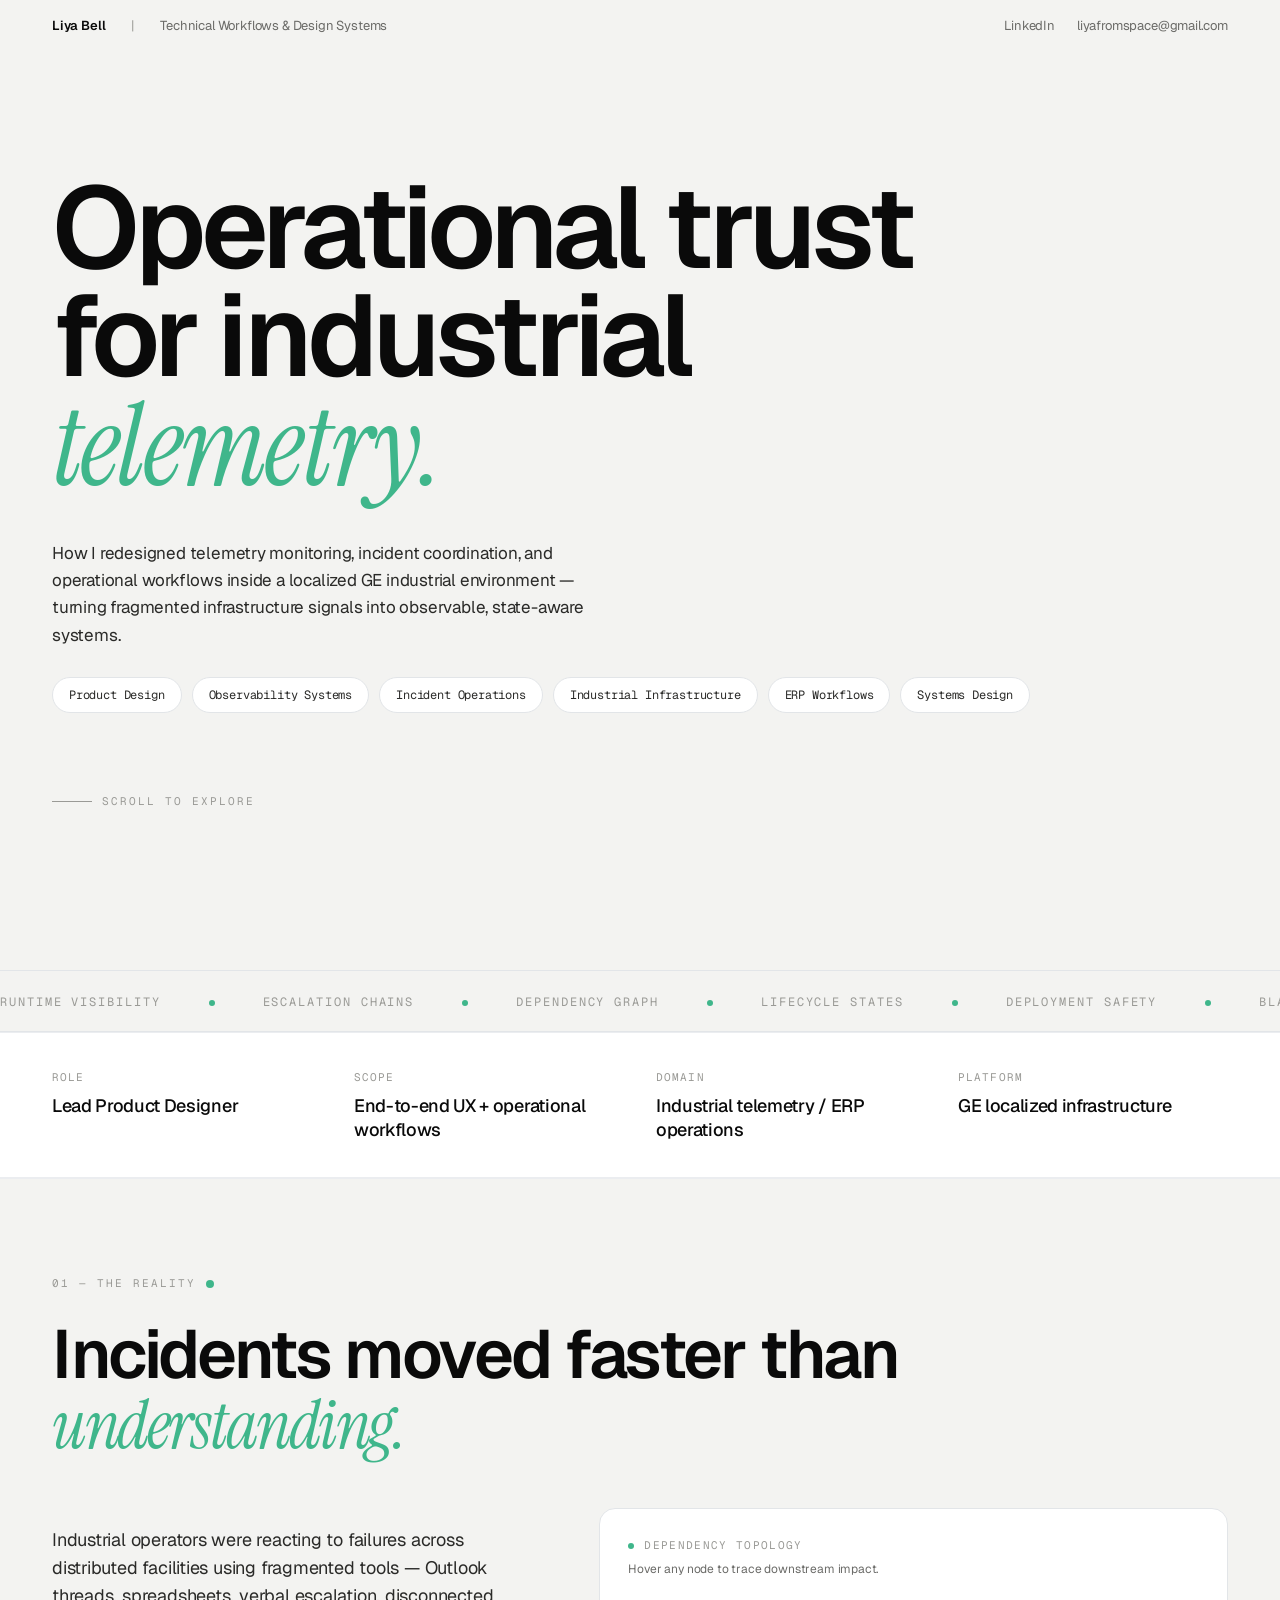
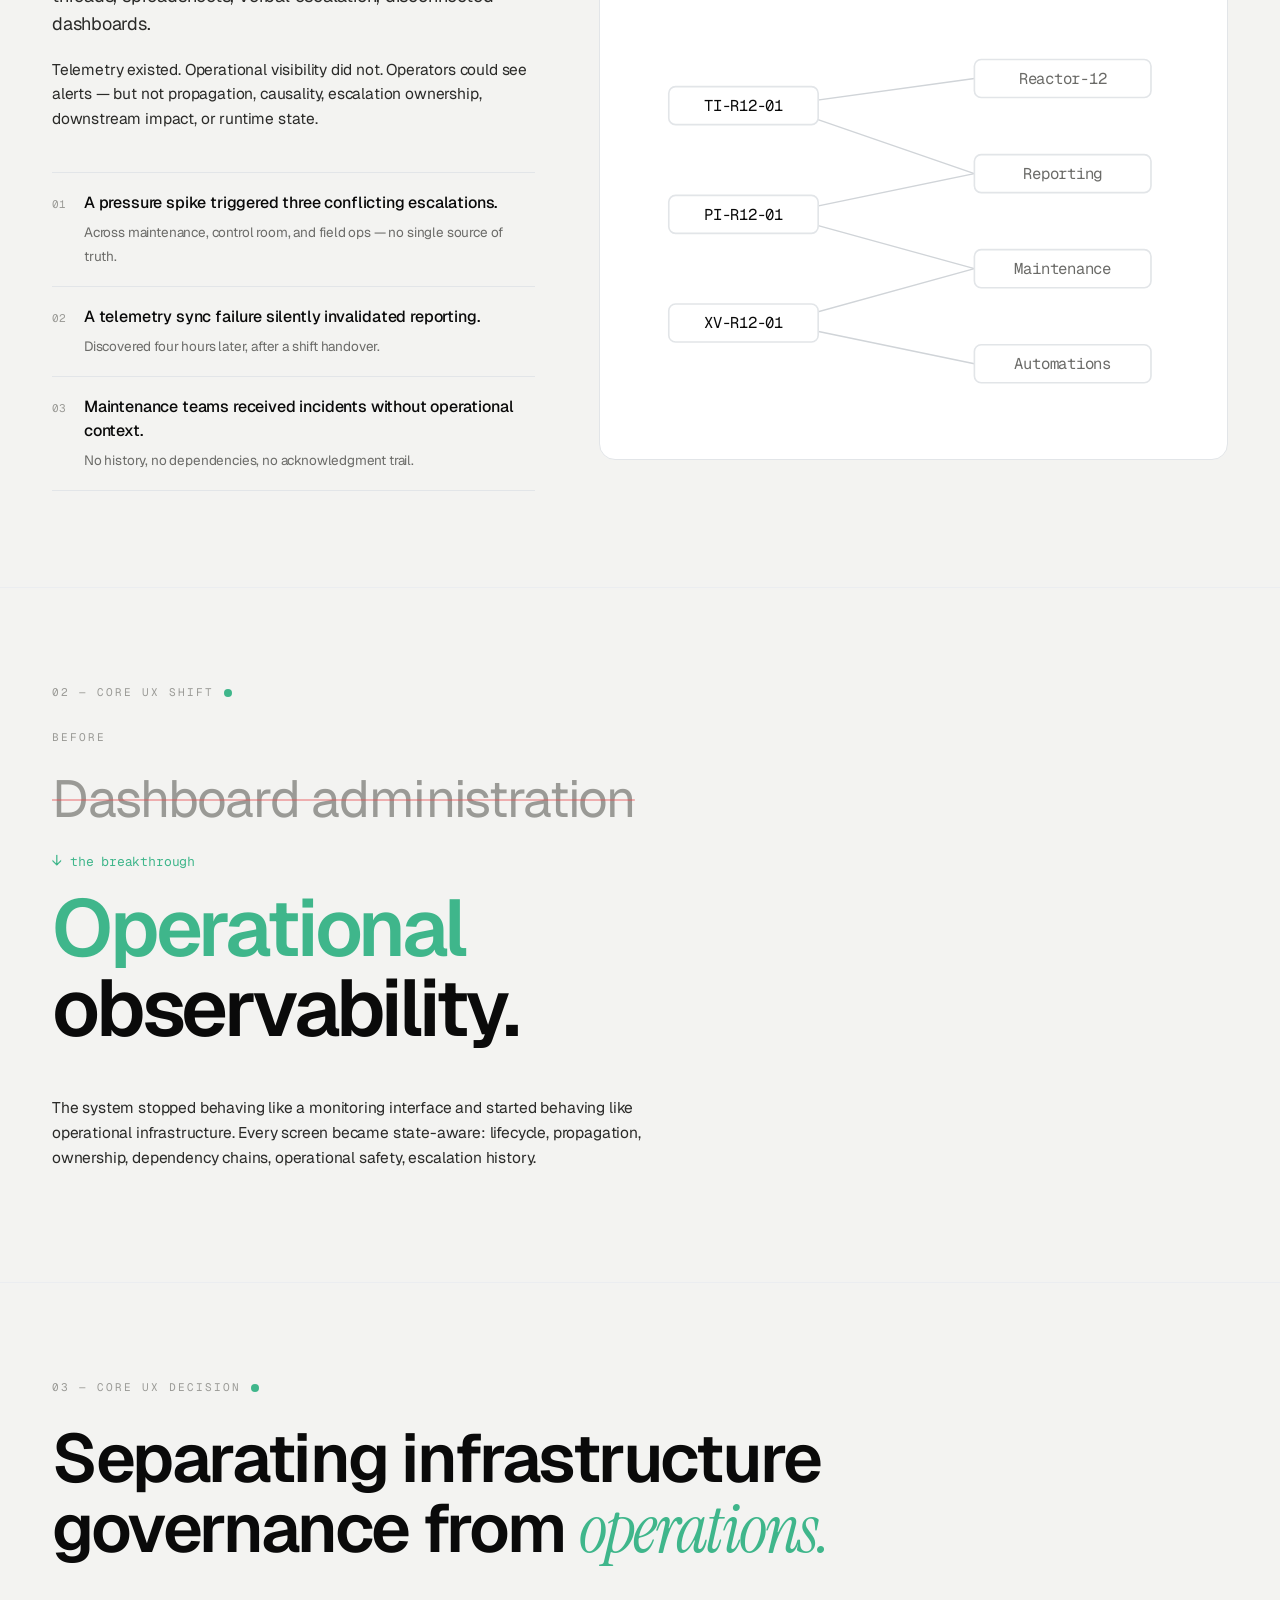
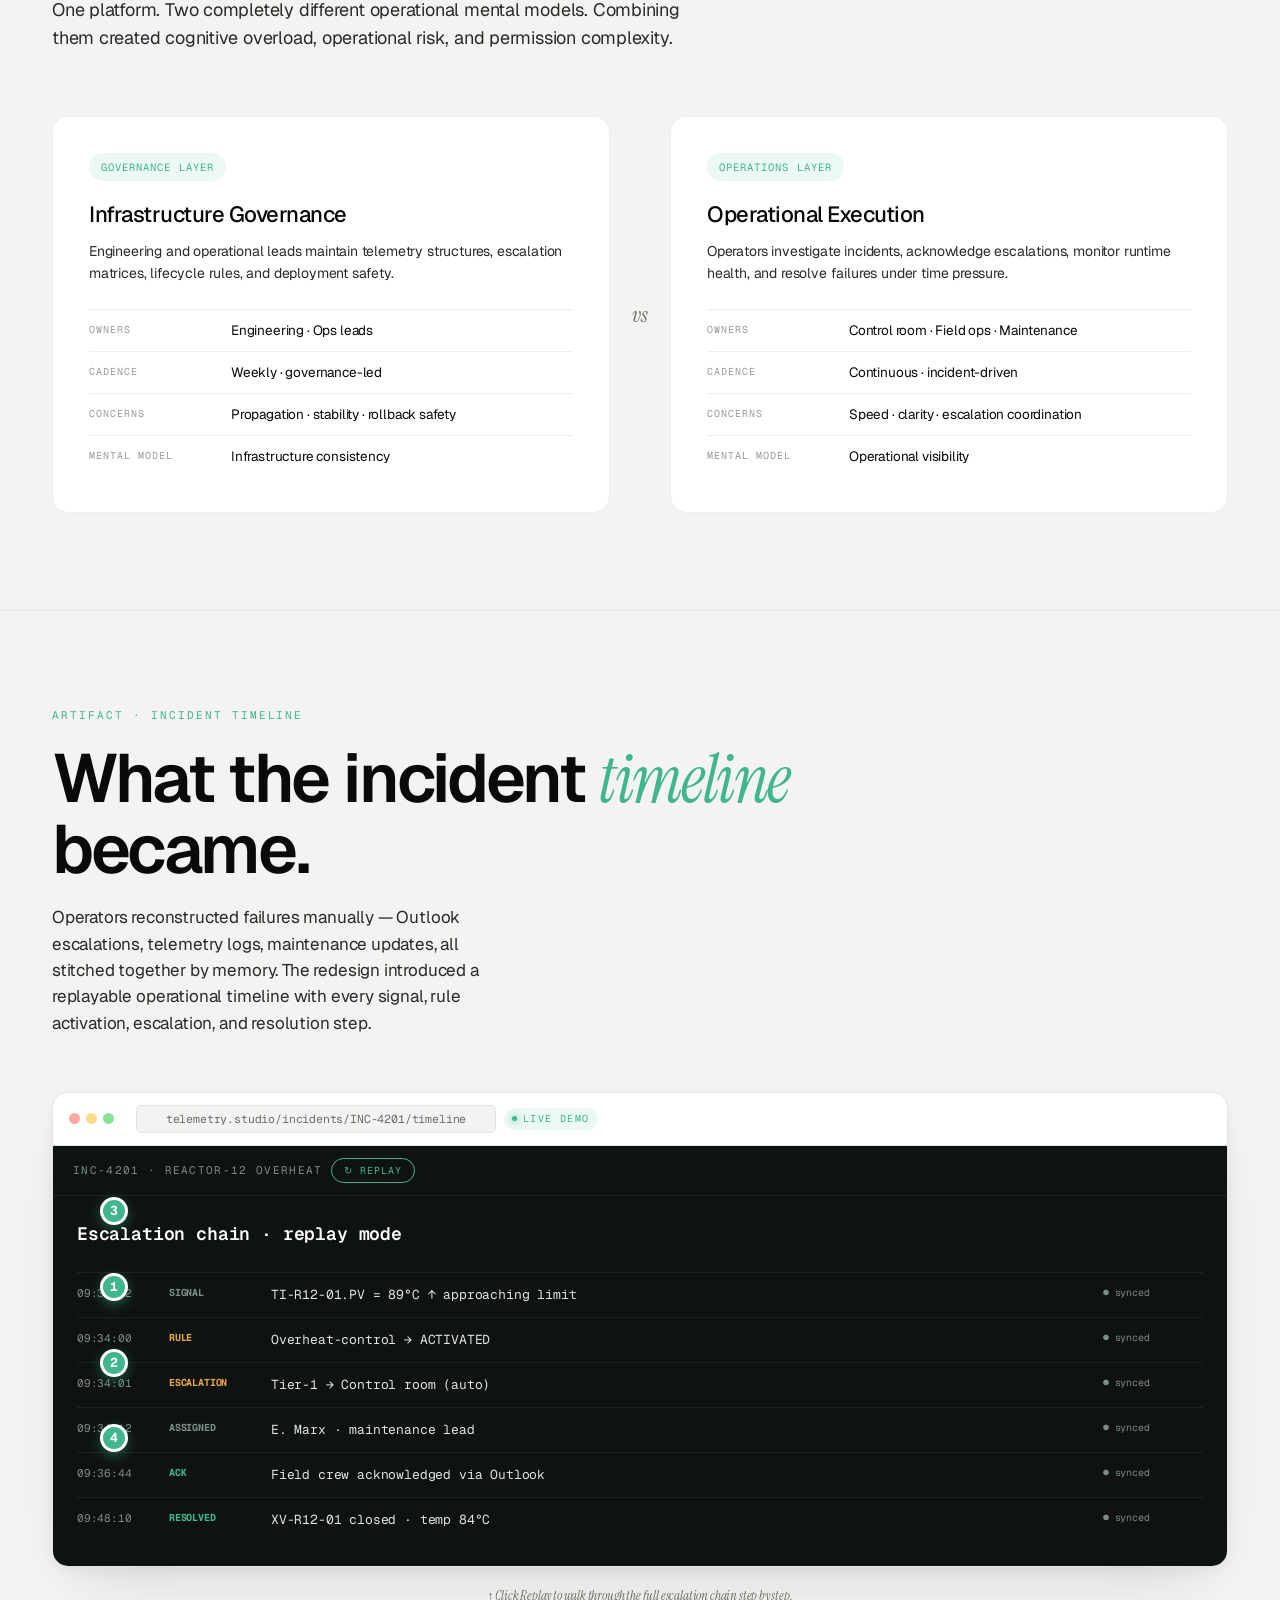
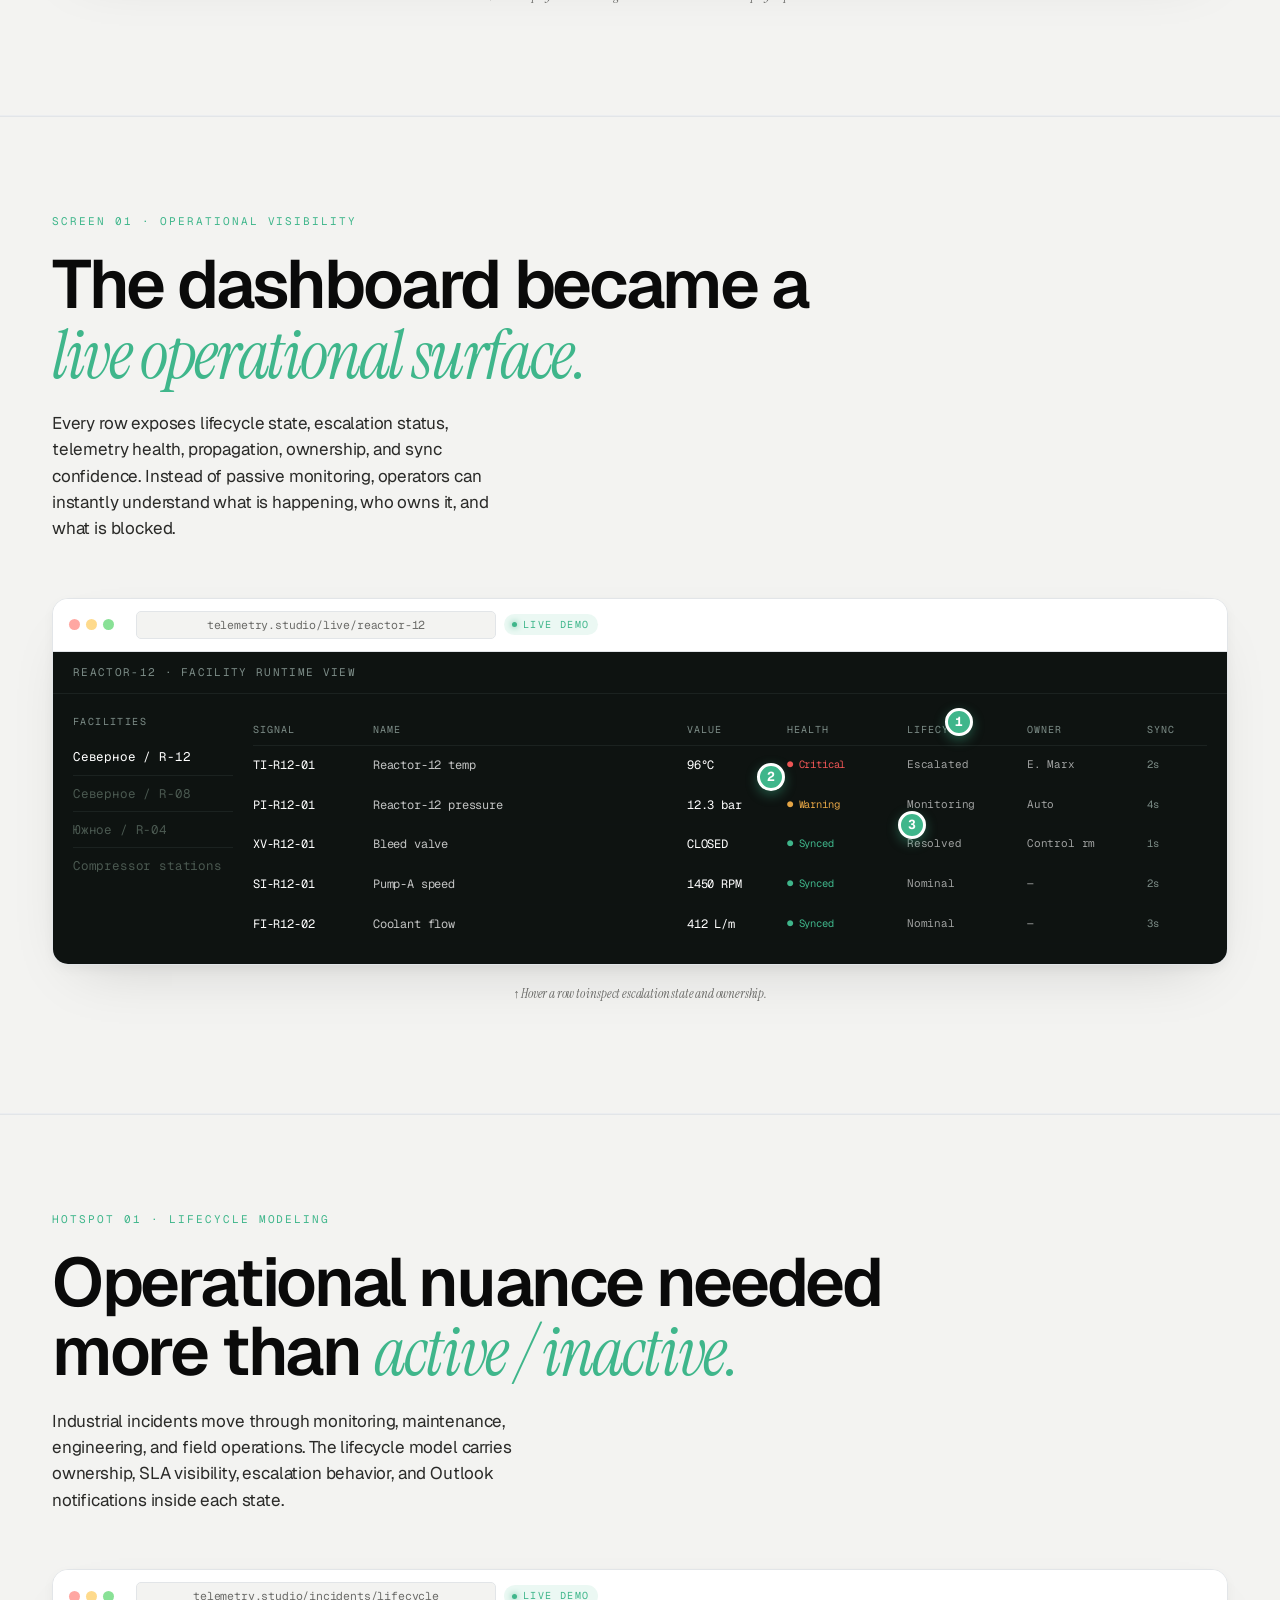
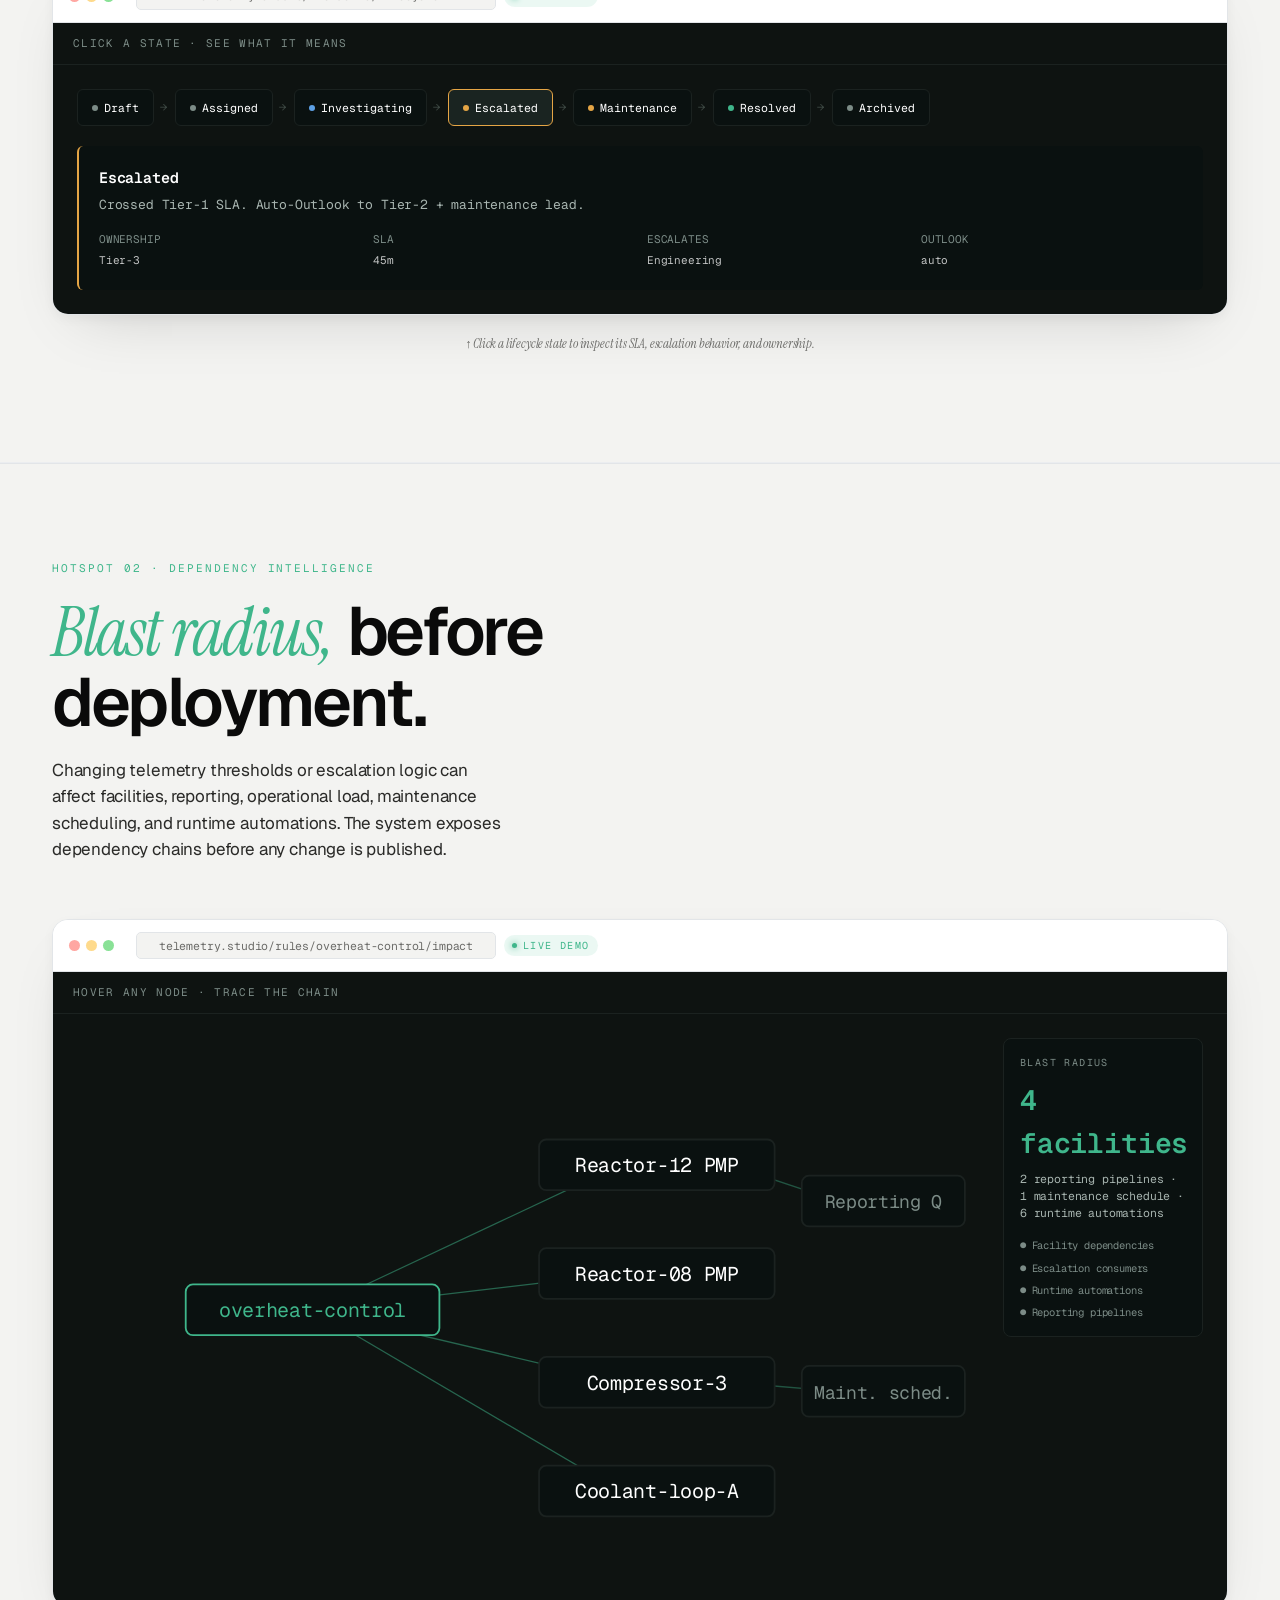
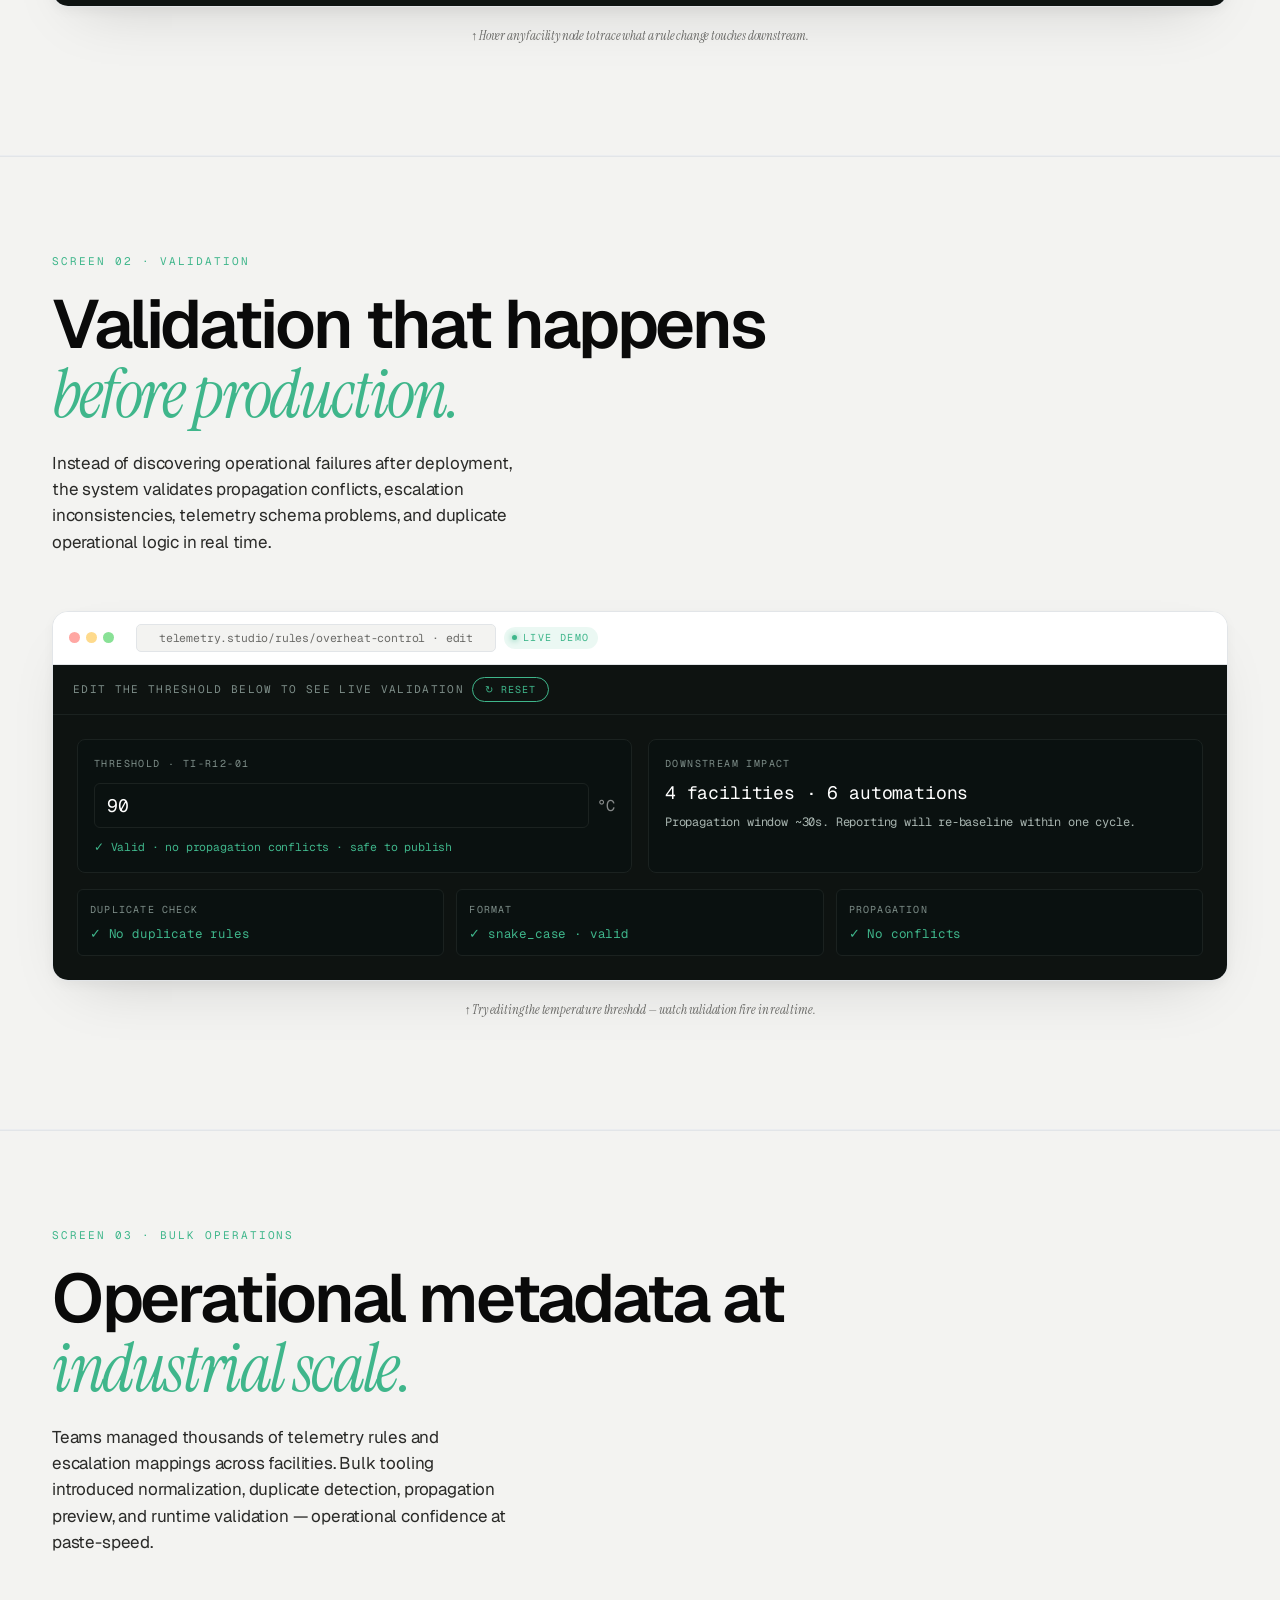
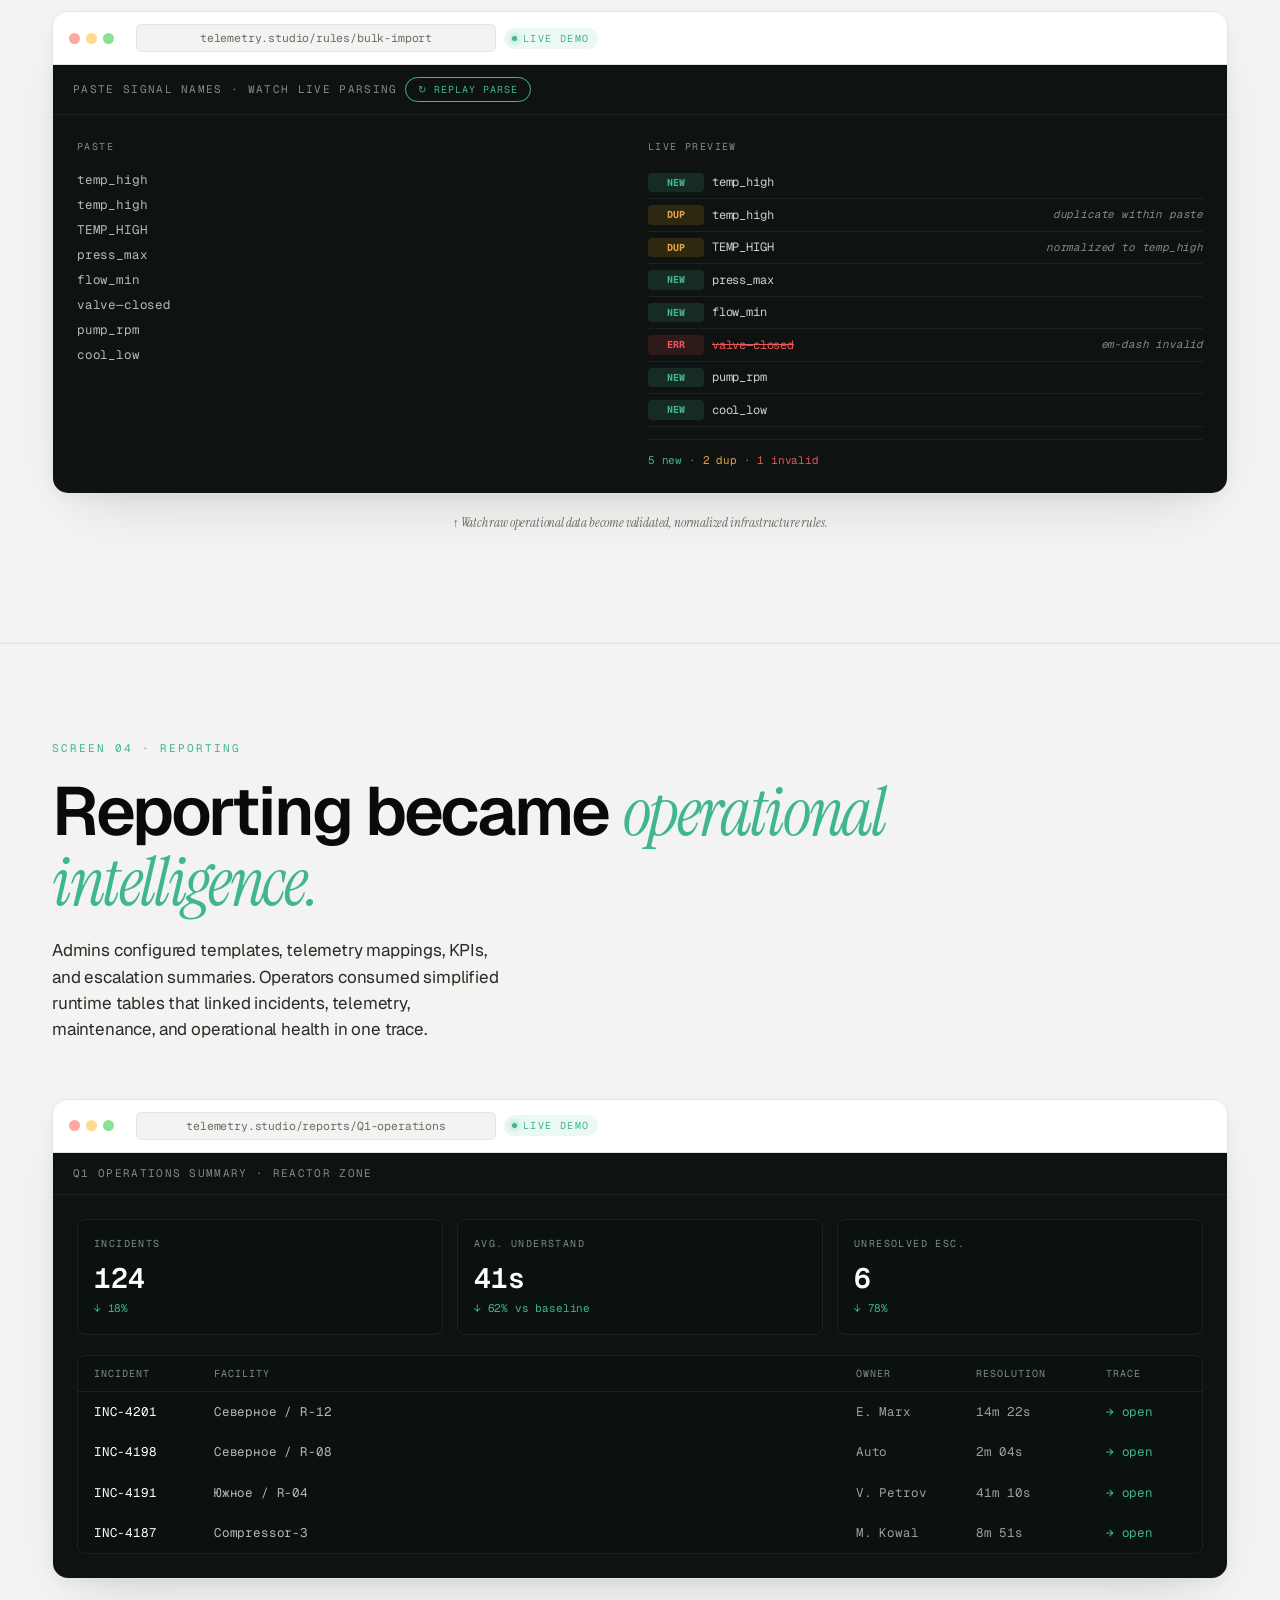
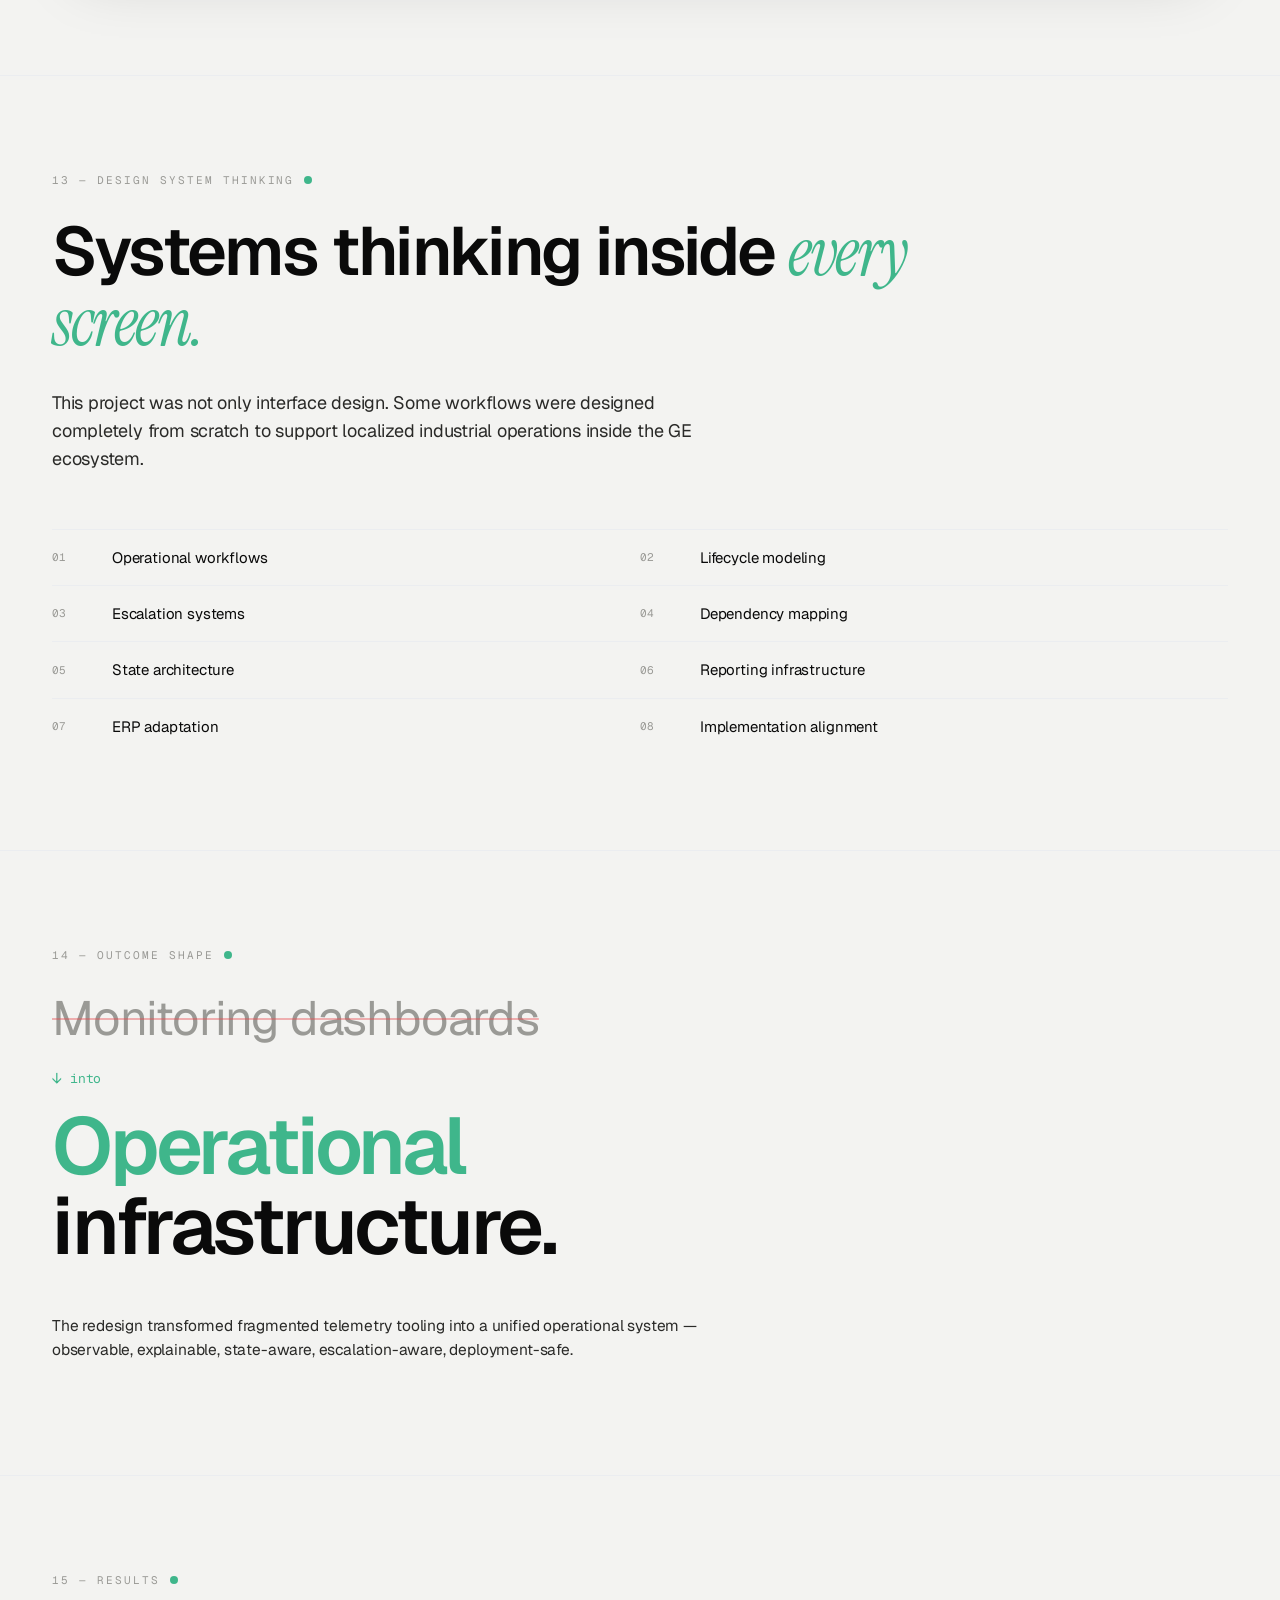
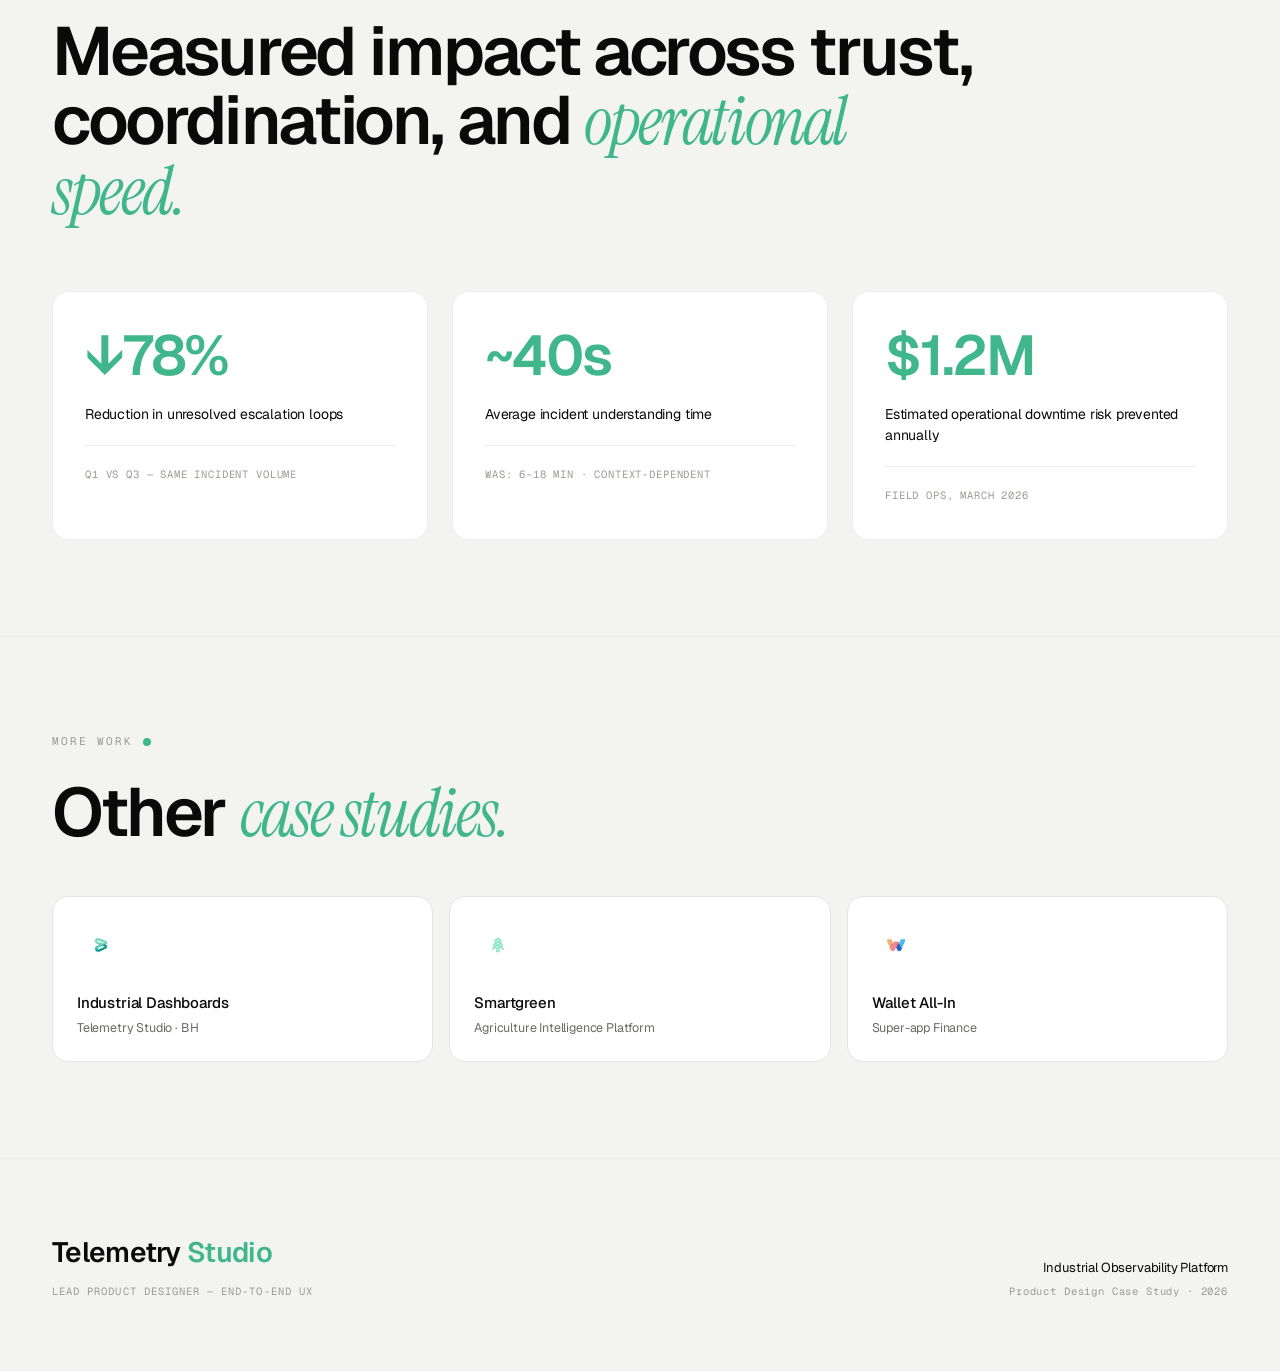
==== telemetry-case-study.html @ bd225f0f "Add Telemetry Studio observability case study" ====
<!doctype html>
<html lang="en">
<head>
<meta charset="utf-8" />
<title>Telemetry Studio — Industrial Observability · Case Study</title>
<link rel="preconnect" href="https://fonts.googleapis.com">
<link rel="preconnect" href="https://fonts.gstatic.com" crossorigin>
<link href="https://fonts.googleapis.com/css2?family=Geist:wght@300;400;500;600;700;800&family=Geist+Mono:wght@400;500;600&family=Instrument+Serif:ital@0;1&display=swap" rel="stylesheet">
<style>
  :root {
    --bg:        #F3F3F1;
    --bg-card:   #FFFFFF;
    --bg-soft:   #E9ECEF;
    --line:      #E2E5E8;
    --hairline:  #EBEDF0;
    --ink:       #0A0A0A;
    --ink-2:     #2A2A28;
    --muted:     #6B6B68;
    --subtle:    #9A9A96;
    --accent:    #3FB68B;
    --accent-2:  #2FA07A;
    --accent-soft: rgba(63,182,139,0.10);
    --warn:  #E3A21A;
    --danger: #E5484D;
    --info:  #4A6BFF;
    --r-sm: 6px; --r-md: 10px; --r-lg: 16px; --r-xl: 24px;
    --font: 'Geist', -apple-system, 'Helvetica Neue', system-ui, sans-serif;
    --mono: 'Geist Mono', ui-monospace, 'SF Mono', monospace;
    --serif: 'Instrument Serif', Georgia, serif;
  }
  * { box-sizing: border-box; }
  html, body { margin: 0; padding: 0; background: var(--bg); color: var(--ink); font-family: var(--font); font-size: 15.5px; line-height: 1.55; letter-spacing: -0.011em; -webkit-font-smoothing: antialiased; scroll-behavior: smooth; }
  ::selection { background: var(--accent); color: #fff; }
  a { color: inherit; text-decoration: none; }
  .container { max-width: 1240px; margin: 0 auto; padding: 0 32px; }

  /* TOP BAR */
  .topbar { position: sticky; top: 0; z-index: 30; backdrop-filter: blur(12px); background: rgba(243,243,241,0.88); border-bottom: 1px solid transparent; transition: border-color .2s; }
  .topbar.scrolled { border-bottom-color: var(--line); }
  .topbar .row { display: flex; align-items: center; gap: 22px; padding: 16px 0; font-size: 13px; }
  .topbar .name { font-weight: 600; color: var(--ink); }
  .topbar .name:hover { color: var(--accent); }
  .topbar .sep { color: var(--subtle); margin: 0 4px; }
  .topbar .role { color: var(--muted); }
  .topbar .right { margin-left: auto; display: flex; gap: 22px; color: var(--muted); }
  .topbar .right a:hover { color: var(--ink); }
  .topbar .progress { position: absolute; left: 0; top: 0; right: 0; height: 2px; background: transparent; }
  .topbar .progress .bar { height: 100%; background: var(--accent); width: 0%; transition: width .12s linear; }

  /* HERO */
  .hero { padding: 120px 0 80px; position: relative; }
  .hero h1 { margin: 0; font-size: clamp(60px, 9vw, 128px); font-weight: 600; line-height: 0.94; letter-spacing: -0.045em; color: var(--ink); }
  .hero h1 .accent { color: var(--accent); font-style: italic; font-family: var(--serif); font-weight: 400; letter-spacing: -0.02em; }
  .hero .lede { margin-top: 40px; max-width: 580px; font-size: 17px; color: var(--ink-2); line-height: 1.6; letter-spacing: -0.012em; }
  .hero .tags { margin-top: 28px; display: flex; flex-wrap: wrap; gap: 10px; }
  .tag { display: inline-flex; align-items: center; padding: 8px 16px; background: var(--bg-card); border-radius: 999px; font-family: var(--mono); font-size: 12px; color: var(--ink-2); border: 1px solid var(--line); }
  .hero .scroll-cue { margin-top: 80px; display: inline-flex; align-items: center; gap: 10px; font-family: var(--mono); font-size: 11px; letter-spacing: 0.18em; color: var(--subtle); text-transform: uppercase; }
  .hero .scroll-cue::before { content: ""; width: 40px; height: 1px; background: var(--subtle); }

  /* MARQUEE */
  .marquee { border-top: 1px solid var(--line); border-bottom: 1px solid var(--line); background: var(--bg); overflow: hidden; padding: 18px 0; margin-top: 80px; }
  .marquee .track { display: inline-flex; gap: 48px; animation: mscroll 44s linear infinite; white-space: nowrap; font-family: var(--mono); font-size: 12px; letter-spacing: 0.16em; color: var(--subtle); text-transform: uppercase; }
  .marquee .track span { display: inline-flex; align-items: center; gap: 48px; }
  .marquee .track .dot { width: 6px; height: 6px; border-radius: 50%; background: var(--accent); display: inline-block; }
  @keyframes mscroll { from { transform: translateX(0); } to { transform: translateX(-50%); } }

  /* META BAND */
  .meta-band { background: #fff; border-top: 1px solid var(--hairline); border-bottom: 1px solid var(--hairline); }
  .meta { padding: 36px 0; display: grid; grid-template-columns: 1fr 1fr 1fr 1fr; gap: 32px; }
  .meta .item .lab { font-family: var(--mono); font-size: 11px; letter-spacing: 0.1em; color: var(--subtle); text-transform: uppercase; margin-bottom: 8px; }
  .meta .item .val { font-size: 18px; font-weight: 500; color: var(--ink); letter-spacing: -0.018em; line-height: 1.3; }

  /* SECTIONS */
  section { padding: 96px 0; position: relative; }
  .sec-num { font-family: var(--mono); font-size: 11px; letter-spacing: 0.18em; color: var(--subtle); text-transform: uppercase; margin-bottom: 28px; display: flex; align-items: center; gap: 10px; }
  .sec-num::after { content: ""; width: 8px; height: 8px; background: var(--accent); border-radius: 50%; display: inline-block; }
  h2 { margin: 0 0 32px; font-size: clamp(38px, 5.4vw, 68px); font-weight: 600; line-height: 1.02; letter-spacing: -0.035em; color: var(--ink); max-width: 920px; }
  h2 .accent { color: var(--accent); font-style: italic; font-family: var(--serif); font-weight: 400; }
  h3 { margin: 0 0 14px; font-size: 24px; font-weight: 500; letter-spacing: -0.022em; line-height: 1.2; color: var(--ink); }
  p.lead { font-size: 18px; color: var(--ink-2); max-width: 640px; line-height: 1.55; letter-spacing: -0.012em; }
  p.body { font-size: 15.5px; color: var(--ink-2); max-width: 580px; line-height: 1.6; }

  /* DIVIDER */
  .divider { height: 1px; background: var(--hairline); }

  /* PROBLEM GRID */
  .problem-grid { display: grid; grid-template-columns: 1fr 1.3fr; gap: 64px; align-items: start; }
  .symptoms { display: flex; flex-direction: column; }
  .symptom { display: grid; grid-template-columns: 18px 1fr; gap: 14px; padding: 18px 0; border-top: 1px solid var(--line); align-items: baseline; }
  .symptom:last-child { border-bottom: 1px solid var(--line); }
  .symptom .num { font-family: var(--mono); font-size: 11px; color: var(--subtle); padding-top: 4px; }
  .symptom .body b { display: block; font-size: 16px; font-weight: 500; color: var(--ink); margin-bottom: 4px; }
  .symptom .body span { font-size: 13.5px; color: var(--muted); line-height: 1.55; }

  /* ARCH / SVG CARD */
  .arch { background: var(--bg-card); border: 1px solid var(--line); border-radius: var(--r-lg); padding: 28px; position: relative; overflow: hidden; }
  .arch .arch-h { display: flex; align-items: center; gap: 10px; font-family: var(--mono); font-size: 11px; letter-spacing: 0.12em; color: var(--subtle); text-transform: uppercase; margin-bottom: 6px; }
  .arch .arch-h .pulse { width: 6px; height: 6px; border-radius: 50%; background: var(--accent); animation: pulse 1.6s ease-out infinite; }
  @keyframes pulse { 0% { box-shadow: 0 0 0 0 rgba(63,182,139,0.4); } 80% { box-shadow: 0 0 0 7px rgba(63,182,139,0); } 100% { box-shadow: 0 0 0 0 rgba(63,182,139,0); } }
  .arch .hint { font-size: 12px; color: var(--muted); margin-bottom: 18px; }

  /* SHIFT */
  .shift { padding: 96px 0; }
  .shift .label { font-family: var(--mono); font-size: 11px; letter-spacing: 0.18em; color: var(--subtle); text-transform: uppercase; margin-bottom: 24px; }
  .shift .from { font-size: clamp(32px, 4.4vw, 52px); font-weight: 400; color: var(--subtle); line-height: 1.1; text-decoration: line-through; text-decoration-color: rgba(229,72,77,0.4); text-decoration-thickness: 2px; margin-bottom: 8px; letter-spacing: -0.025em; }
  .shift .arrow { font-family: var(--mono); font-size: 13px; color: var(--accent); margin: 14px 0; display: inline-flex; align-items: center; gap: 8px; }
  .shift .arrow::before { content: "↓"; font-size: 16px; }
  .shift .to { font-size: clamp(44px, 6.4vw, 80px); font-weight: 600; color: var(--ink); line-height: 1.0; letter-spacing: -0.04em; }
  .shift .to .accent { color: var(--accent); }

  /* SCREEN BLOCK */
  .screen { padding: 96px 0; border-top: 1px solid var(--line); }
  .screen-head { display: flex; flex-direction: column; gap: 20px; margin-bottom: 56px; max-width: 920px; }
  .screen-head .num { font-family: var(--mono); font-size: 11px; letter-spacing: 0.18em; color: var(--accent); text-transform: uppercase; }
  .screen-head h2 { margin: 0; max-width: 18ch; }
  .screen-head p { font-size: 17px; line-height: 1.55; margin: 0; max-width: 460px; color: var(--ink-2); }

  /* DEVICE CHROME */
  .device { background: var(--bg-card); border: 1px solid var(--line); border-radius: var(--r-lg); overflow: hidden; position: relative; box-shadow: 0 24px 60px -28px rgba(0,0,0,0.18), 0 4px 12px rgba(0,0,0,0.04); }
  .device .chrome { display: flex; align-items: center; gap: 8px; padding: 12px 16px; background: var(--bg-card); border-bottom: 1px solid var(--line); }
  .device .chrome .lights { display: flex; gap: 6px; }
  .device .chrome .lights span { width: 11px; height: 11px; border-radius: 50%; }
  .device .chrome .lights span:nth-child(1) { background: #FF5F57; opacity: 0.55; }
  .device .chrome .lights span:nth-child(2) { background: #FEBC2E; opacity: 0.55; }
  .device .chrome .lights span:nth-child(3) { background: #28C840; opacity: 0.55; }
  .device .chrome .url { margin-left: 14px; flex: 1; background: var(--bg); border: 1px solid var(--line); border-radius: 5px; padding: 4px 10px; font-family: var(--mono); font-size: 11.5px; color: var(--muted); text-align: center; max-width: 360px; }
  .device .chrome .live { display: inline-flex; align-items: center; gap: 6px; font-family: var(--mono); font-size: 10px; letter-spacing: 0.14em; color: var(--accent); text-transform: uppercase; padding: 3px 8px; background: var(--accent-soft); border-radius: 999px; }
  .device .chrome .live::before { content: ""; width: 5px; height: 5px; border-radius: 50%; background: var(--accent); box-shadow: 0 0 6px var(--accent); animation: dotpulse 1.4s ease-in-out infinite; }
  @keyframes dotpulse { 50% { opacity: 0.4 } }
  .device .demo-inner { padding: 0; }

  /* DARK DEMO SHELL */
  .dark-shell {
    background: #0E1311;
    color: #E8EDEB;
    font-family: var(--mono);
  }
  .dark-shell .ds-bar {
    display: flex; align-items: center; gap: 8px;
    padding: 12px 20px;
    border-bottom: 1px solid #1B2220;
    font-size: 11px; letter-spacing: 0.12em; color: #7C8C87;
  }
  .dark-shell .ds-bar .ds-live {
    margin-left: auto;
    display: inline-flex; align-items: center; gap: 6px;
    padding: 4px 10px; border-radius: 999px;
    background: rgba(63,182,139,0.12); color: var(--accent);
    font-size: 10px; letter-spacing: 0.12em;
  }
  .dark-shell .ds-bar .ds-live::before { content: ""; width: 5px; height: 5px; border-radius: 50%; background: var(--accent); animation: dotpulse 1.4s ease-in-out infinite; }
  .ds-btn {
    display: inline-flex; align-items: center; gap: 6px;
    padding: 5px 12px; border-radius: 999px;
    border: 1px solid var(--accent); color: var(--accent);
    background: transparent; font-family: var(--mono);
    font-size: 10px; letter-spacing: 0.1em; cursor: pointer;
    text-transform: uppercase; transition: background .15s;
  }
  .ds-btn:hover { background: rgba(63,182,139,0.12); }

  /* HOTSPOTS */
  .hotspots { position: absolute; inset: 0; pointer-events: none; }
  .hotspot { position: absolute; pointer-events: auto; cursor: pointer; }
  .hotspot .pin { width: 28px; height: 28px; border-radius: 50%; background: var(--accent); border: 3px solid #fff; box-shadow: 0 0 0 0 rgba(63,182,139,0.55), 0 4px 12px rgba(63,182,139,0.4); animation: pulsePin 2s ease-out infinite; display: grid; place-items: center; color: #fff; font-weight: 700; font-size: 13px; font-family: var(--mono); }
  @keyframes pulsePin { 0% { box-shadow: 0 0 0 0 rgba(63,182,139,0.55), 0 4px 12px rgba(63,182,139,0.4); } 70% { box-shadow: 0 0 0 14px rgba(63,182,139,0), 0 4px 12px rgba(63,182,139,0.4); } 100% { box-shadow: 0 0 0 0 rgba(63,182,139,0), 0 4px 12px rgba(63,182,139,0.4); } }
  .hotspot .label { position: absolute; top: 38px; left: 50%; transform: translateX(-50%); background: var(--ink); color: #fff; padding: 8px 12px; border-radius: 6px; font-size: 12px; white-space: nowrap; box-shadow: 0 8px 24px rgba(0,0,0,0.18); opacity: 0; transition: opacity .15s, transform .15s; pointer-events: none; }
  .hotspot:hover .label { opacity: 1; transform: translateX(-50%) translateY(-4px); }

  /* IMPACT CARDS */
  .impact-grid { display: grid; grid-template-columns: repeat(3, 1fr); gap: 24px; margin-top: 64px; }
  .impact-card { background: var(--bg-card); border: 1px solid var(--hairline); border-radius: var(--r-lg); padding: 36px 32px; }
  .impact-card .big { font-size: 56px; font-weight: 600; letter-spacing: -0.04em; color: var(--accent); line-height: 1; }
  .impact-card .desc { margin-top: 20px; font-size: 14px; line-height: 1.5; color: var(--ink); }
  .impact-card .note { margin-top: 20px; padding-top: 20px; border-top: 1px solid var(--hairline); font-family: var(--mono); font-size: 10.5px; letter-spacing: 0.08em; color: var(--subtle); text-transform: uppercase; }

  /* MODEL CARDS */
  .models-grid { display: grid; grid-template-columns: 1fr 60px 1fr; gap: 0; margin-top: 64px; align-items: stretch; }
  .model-card { background: var(--bg-card); border: 1px solid var(--hairline); border-radius: var(--r-lg); padding: 36px; }
  .model-card .m-tag { display: inline-flex; align-items: center; padding: 6px 12px; border-radius: 999px; background: var(--accent-soft); color: var(--accent); font-family: var(--mono); font-size: 10.5px; letter-spacing: 0.1em; text-transform: uppercase; margin-bottom: 20px; }
  .model-card h3 { font-size: 22px; margin-bottom: 10px; }
  .model-card p { font-size: 14px; color: var(--ink-2); line-height: 1.55; }
  .model-card .m-rows { margin-top: 24px; }
  .model-card .m-row { display: grid; grid-template-columns: 130px 1fr; gap: 12px; padding: 10px 0; border-top: 1px solid var(--hairline); font-size: 13.5px; }
  .model-card .m-row .k { font-family: var(--mono); font-size: 10px; letter-spacing: 0.1em; color: var(--subtle); text-transform: uppercase; padding-top: 2px; }
  .models-vs { display: flex; align-items: center; justify-content: center; font-family: var(--serif); font-style: italic; color: var(--muted); font-size: 22px; }

  /* SYSTEMS LIST */
  .systems-grid { display: grid; grid-template-columns: 1fr 1fr; gap: 0; margin-top: 56px; }
  .sys-row { display: grid; grid-template-columns: 40px 1fr; gap: 20px; padding: 16px 0; border-top: 1px solid var(--hairline); font-size: 15px; color: var(--ink); align-items: center; }
  .sys-row .n { font-family: var(--mono); font-size: 11px; color: var(--subtle); }

  /* OTHER WORK */
  .other-grid { display: grid; grid-template-columns: repeat(3,1fr); gap: 16px; margin-top: 48px; }
  .other { display: block; background: var(--bg-card); border: 1px solid var(--line); border-radius: var(--r-lg); padding: 24px; transition: border-color .2s, box-shadow .2s; }
  .other:hover { border-color: var(--accent); box-shadow: 0 8px 24px -8px rgba(63,182,139,0.18); }
  .other img { width: 48px; height: 48px; object-fit: contain; border-radius: 8px; margin-bottom: 14px; }
  .other .o-title { font-size: 15px; font-weight: 500; color: var(--ink); margin-bottom: 4px; }
  .other .o-sub { font-size: 12.5px; color: var(--muted); }

  /* FOOTER */
  .footer-inner { padding: 72px 0; display: flex; align-items: flex-end; justify-content: space-between; }
  .footer-inner .f-name { font-size: 28px; font-weight: 600; letter-spacing: -0.025em; }
  .footer-inner .f-name .accent { color: var(--accent); }
  .footer-inner .f-sub { font-family: var(--mono); font-size: 10.5px; letter-spacing: 0.1em; color: var(--subtle); text-transform: uppercase; margin-top: 8px; }
  .footer-inner .f-right { text-align: right; }
  .footer-inner .f-right .f-cat { font-size: 13px; color: var(--ink); }
  .footer-inner .f-right .f-year { font-family: var(--mono); font-size: 10.5px; letter-spacing: 0.08em; color: var(--subtle); margin-top: 4px; }

  @media (max-width: 900px) {
    .problem-grid, .models-grid { grid-template-columns: 1fr; }
    .models-vs { display: none; }
    .impact-grid, .other-grid { grid-template-columns: 1fr; }
    .meta { grid-template-columns: 1fr 1fr; }
    .systems-grid { grid-template-columns: 1fr; }
  }
</style>
</head>
<body>

<!-- TOP BAR -->
<div class="topbar" id="topbar">
  <div class="progress"><div class="bar" id="progressBar"></div></div>
  <div class="container">
    <div class="row">
      <a href="https://liyabell.com" target="_blank" rel="noopener" class="name">Liya Bell</a>
      <span class="sep">|</span>
      <span class="role">Technical Workflows &amp; Design Systems</span>
      <div class="right">
        <a href="https://www.linkedin.com/in/liya-b-352565143/" target="_blank" rel="noopener">LinkedIn</a>
        <a href="mailto:liyafromspace@gmail.com">liyafromspace@gmail.com</a>
      </div>
    </div>
  </div>
</div>

<!-- HERO -->
<section class="hero">
  <div class="container">
    <h1>Operational trust<br>for industrial<br><span class="accent">telemetry.</span></h1>
    <p class="lede">How I redesigned telemetry monitoring, incident coordination, and operational workflows inside a localized GE industrial environment — turning fragmented infrastructure signals into observable, state-aware systems.</p>
    <div class="tags">
      <span class="tag">Product Design</span>
      <span class="tag">Observability Systems</span>
      <span class="tag">Incident Operations</span>
      <span class="tag">Industrial Infrastructure</span>
      <span class="tag">ERP Workflows</span>
      <span class="tag">Systems Design</span>
    </div>
    <div class="scroll-cue">Scroll to explore</div>
  </div>
</section>

<!-- MARQUEE -->
<div class="marquee">
  <div class="track">
    <span>Runtime Visibility <span class="dot"></span> Escalation Chains <span class="dot"></span> Dependency Graph <span class="dot"></span> Lifecycle States <span class="dot"></span> Deployment Safety <span class="dot"></span> Blast Radius <span class="dot"></span> Signal Propagation <span class="dot"></span> Incident Timeline <span class="dot"></span> Operational Observability <span class="dot"></span> SLA Awareness <span class="dot"></span> State Architecture <span class="dot"></span> Validation Before Production <span class="dot"></span></span>
    <span>Runtime Visibility <span class="dot"></span> Escalation Chains <span class="dot"></span> Dependency Graph <span class="dot"></span> Lifecycle States <span class="dot"></span> Deployment Safety <span class="dot"></span> Blast Radius <span class="dot"></span> Signal Propagation <span class="dot"></span> Incident Timeline <span class="dot"></span> Operational Observability <span class="dot"></span> SLA Awareness <span class="dot"></span> State Architecture <span class="dot"></span> Validation Before Production <span class="dot"></span></span>
  </div>
</div>

<!-- META -->
<div class="meta-band">
  <div class="container">
    <div class="meta">
      <div class="item"><div class="lab">Role</div><div class="val">Lead Product Designer</div></div>
      <div class="item"><div class="lab">Scope</div><div class="val">End-to-end UX + operational workflows</div></div>
      <div class="item"><div class="lab">Domain</div><div class="val">Industrial telemetry / ERP operations</div></div>
      <div class="item"><div class="lab">Platform</div><div class="val">GE localized infrastructure</div></div>
    </div>
  </div>
</div>

<div class="divider"></div>

<!-- SECTION 01: PROBLEM -->
<section>
  <div class="container">
    <div class="sec-num">01 — The Reality</div>
    <h2>Incidents moved faster than <span class="accent">understanding.</span></h2>
    <div class="problem-grid" style="margin-top:48px">
      <div>
        <p class="lead">Industrial operators were reacting to failures across distributed facilities using fragmented tools — Outlook threads, spreadsheets, verbal escalation, disconnected dashboards.</p>
        <p class="body" style="margin-top:20px">Telemetry existed. Operational visibility did not. Operators could see alerts — but not propagation, causality, escalation ownership, downstream impact, or runtime state.</p>
        <div class="symptoms" style="margin-top:40px">
          <div class="symptom">
            <div class="num">01</div>
            <div class="body"><b>A pressure spike triggered three conflicting escalations.</b><span>Across maintenance, control room, and field ops — no single source of truth.</span></div>
          </div>
          <div class="symptom">
            <div class="num">02</div>
            <div class="body"><b>A telemetry sync failure silently invalidated reporting.</b><span>Discovered four hours later, after a shift handover.</span></div>
          </div>
          <div class="symptom">
            <div class="num">03</div>
            <div class="body"><b>Maintenance teams received incidents without operational context.</b><span>No history, no dependencies, no acknowledgment trail.</span></div>
          </div>
        </div>
      </div>
      <div>
        <div class="arch">
          <div class="arch-h"><div class="pulse"></div>Dependency Topology</div>
          <div class="hint">Hover any node to trace downstream impact.</div>
          <svg viewBox="0 0 420 320" style="width:100%;display:block" id="depSvg">
            <defs>
              <marker id="arr" markerWidth="6" markerHeight="6" refX="3" refY="3" orient="auto">
                <path d="M0,0 L6,3 L0,6 Z" fill="#9A9A96" opacity="0.6"/>
              </marker>
            </defs>
            <!-- edges -->
            <line x1="110" y1="80"  x2="255" y2="60"  stroke="#D0D4D8" stroke-width="1" class="dep-edge" data-to="Reactor-12"/>
            <line x1="110" y1="80"  x2="255" y2="130" stroke="#D0D4D8" stroke-width="1" class="dep-edge" data-to="Reporting"/>
            <line x1="110" y1="160" x2="255" y2="130" stroke="#D0D4D8" stroke-width="1" class="dep-edge" data-to="Reporting"/>
            <line x1="110" y1="160" x2="255" y2="200" stroke="#D0D4D8" stroke-width="1" class="dep-edge" data-to="Maintenance"/>
            <line x1="110" y1="240" x2="255" y2="200" stroke="#D0D4D8" stroke-width="1" class="dep-edge" data-to="Maintenance"/>
            <line x1="110" y1="240" x2="255" y2="270" stroke="#D0D4D8" stroke-width="1" class="dep-edge" data-to="Automations"/>
            <!-- source nodes -->
            <g class="dep-node" data-id="TI-R12" style="cursor:pointer">
              <rect x="30" y="66" width="110" height="28" rx="5" fill="white" stroke="#E2E5E8" stroke-width="1.2"/>
              <text x="85" y="84" text-anchor="middle" font-size="11.5" fill="#0A0A0A" font-family="Geist Mono, monospace">TI-R12-01</text>
            </g>
            <g class="dep-node" data-id="PI-R12" style="cursor:pointer">
              <rect x="30" y="146" width="110" height="28" rx="5" fill="white" stroke="#E2E5E8" stroke-width="1.2"/>
              <text x="85" y="164" text-anchor="middle" font-size="11.5" fill="#0A0A0A" font-family="Geist Mono, monospace">PI-R12-01</text>
            </g>
            <g class="dep-node" data-id="XV-R12" style="cursor:pointer">
              <rect x="30" y="226" width="110" height="28" rx="5" fill="white" stroke="#E2E5E8" stroke-width="1.2"/>
              <text x="85" y="244" text-anchor="middle" font-size="11.5" fill="#0A0A0A" font-family="Geist Mono, monospace">XV-R12-01</text>
            </g>
            <!-- target nodes -->
            <g class="dep-target" data-id="Reactor-12">
              <rect x="255" y="46" width="130" height="28" rx="5" fill="white" stroke="#E2E5E8" stroke-width="1.2"/>
              <text x="320" y="64" text-anchor="middle" font-size="11.5" fill="#6B6B68" font-family="Geist Mono, monospace">Reactor-12</text>
            </g>
            <g class="dep-target" data-id="Reporting">
              <rect x="255" y="116" width="130" height="28" rx="5" fill="white" stroke="#E2E5E8" stroke-width="1.2"/>
              <text x="320" y="134" text-anchor="middle" font-size="11.5" fill="#6B6B68" font-family="Geist Mono, monospace">Reporting</text>
            </g>
            <g class="dep-target" data-id="Maintenance">
              <rect x="255" y="186" width="130" height="28" rx="5" fill="white" stroke="#E2E5E8" stroke-width="1.2"/>
              <text x="320" y="204" text-anchor="middle" font-size="11.5" fill="#6B6B68" font-family="Geist Mono, monospace">Maintenance</text>
            </g>
            <g class="dep-target" data-id="Automations">
              <rect x="255" y="256" width="130" height="28" rx="5" fill="white" stroke="#E2E5E8" stroke-width="1.2"/>
              <text x="320" y="274" text-anchor="middle" font-size="11.5" fill="#6B6B68" font-family="Geist Mono, monospace">Automations</text>
            </g>
          </svg>
        </div>
      </div>
    </div>
  </div>
</section>

<div class="divider"></div>

<!-- SECTION 02: UX SHIFT -->
<section class="shift">
  <div class="container">
    <div class="sec-num">02 — Core UX Shift</div>
    <div class="label" style="font-family:var(--mono);font-size:11px;letter-spacing:0.18em;color:var(--subtle);text-transform:uppercase;margin-bottom:24px">Before</div>
    <div class="from">Dashboard administration</div>
    <div class="arrow">the breakthrough</div>
    <div class="to"><span class="accent">Operational</span><br>observability.</div>
    <p class="body" style="margin-top:48px;max-width:660px">The system stopped behaving like a monitoring interface and started behaving like operational infrastructure. Every screen became state-aware: lifecycle, propagation, ownership, dependency chains, operational safety, escalation history.</p>
  </div>
</section>

<div class="divider"></div>

<!-- SECTION 03: MENTAL MODELS -->
<section>
  <div class="container">
    <div class="sec-num">03 — Core UX Decision</div>
    <h2>Separating infrastructure governance from <span class="accent">operations.</span></h2>
    <p class="lead" style="margin-top:0">One platform. Two completely different operational mental models. Combining them created cognitive overload, operational risk, and permission complexity.</p>
    <div class="models-grid">
      <div class="model-card">
        <div class="m-tag">Governance Layer</div>
        <h3>Infrastructure Governance</h3>
        <p>Engineering and operational leads maintain telemetry structures, escalation matrices, lifecycle rules, and deployment safety.</p>
        <div class="m-rows">
          <div class="m-row"><span class="k">Owners</span><span>Engineering · Ops leads</span></div>
          <div class="m-row"><span class="k">Cadence</span><span>Weekly · governance-led</span></div>
          <div class="m-row"><span class="k">Concerns</span><span>Propagation · stability · rollback safety</span></div>
          <div class="m-row"><span class="k">Mental model</span><span>Infrastructure consistency</span></div>
        </div>
      </div>
      <div class="models-vs">vs</div>
      <div class="model-card">
        <div class="m-tag">Operations Layer</div>
        <h3>Operational Execution</h3>
        <p>Operators investigate incidents, acknowledge escalations, monitor runtime health, and resolve failures under time pressure.</p>
        <div class="m-rows">
          <div class="m-row"><span class="k">Owners</span><span>Control room · Field ops · Maintenance</span></div>
          <div class="m-row"><span class="k">Cadence</span><span>Continuous · incident-driven</span></div>
          <div class="m-row"><span class="k">Concerns</span><span>Speed · clarity · escalation coordination</span></div>
          <div class="m-row"><span class="k">Mental model</span><span>Operational visibility</span></div>
        </div>
      </div>
    </div>
  </div>
</section>

<div class="divider"></div>

<!-- SCREEN 01: INCIDENT TIMELINE -->
<section class="screen">
  <div class="container">
    <div class="screen-head">
      <div class="num">Artifact · Incident Timeline</div>
      <h2>What the incident <span class="accent">timeline</span> became.</h2>
      <p>Operators reconstructed failures manually — Outlook escalations, telemetry logs, maintenance updates, all stitched together by memory. The redesign introduced a replayable operational timeline with every signal, rule activation, escalation, and resolution step.</p>
    </div>
    <div class="device" style="position:relative">
      <div class="chrome">
        <div class="lights"><span></span><span></span><span></span></div>
        <div class="url">telemetry.studio/incidents/INC-4201/timeline</div>
        <div class="live">Live Demo</div>
      </div>
      <div class="dark-shell">
        <div class="ds-bar">
          <span>INC-4201 · REACTOR-12 OVERHEAT</span>
          <button class="ds-btn" id="replayBtn" onclick="replayTimeline()">↻ Replay</button>
        </div>
        <div style="padding:24px">
          <div style="font-size:18px;font-weight:600;color:white;margin-bottom:24px">Escalation chain · replay mode</div>
          <div id="timelineRows">
            <!-- rows injected by JS -->
          </div>
        </div>
      </div>
      <div class="hotspots">
        <div class="hotspot" style="top:38%;left:4%"><div class="pin">1</div><div class="label">Expand escalation</div></div>
        <div class="hotspot" style="top:54%;left:4%"><div class="pin">2</div><div class="label">Open maintenance owner</div></div>
        <div class="hotspot" style="top:22%;left:4%"><div class="pin">3</div><div class="label">Jump to telemetry spike</div></div>
        <div class="hotspot" style="top:70%;left:4%"><div class="pin">4</div><div class="label">Outlook history</div></div>
      </div>
    </div>
    <p style="margin-top:20px;text-align:center;font-size:12.5px;font-style:italic;color:var(--muted);font-family:var(--serif)">↑ Click Replay to walk through the full escalation chain step by step.</p>
  </div>
</section>

<div class="divider"></div>

<!-- SCREEN 02: LIVE OPERATIONAL DASHBOARD -->
<section class="screen">
  <div class="container">
    <div class="screen-head">
      <div class="num">Screen 01 · Operational Visibility</div>
      <h2>The dashboard became a <span class="accent">live operational surface.</span></h2>
      <p>Every row exposes lifecycle state, escalation status, telemetry health, propagation, ownership, and sync confidence. Instead of passive monitoring, operators can instantly understand what is happening, who owns it, and what is blocked.</p>
    </div>
    <div class="device" style="position:relative">
      <div class="chrome">
        <div class="lights"><span></span><span></span><span></span></div>
        <div class="url">telemetry.studio/live/reactor-12</div>
        <div class="live">Live Demo</div>
      </div>
      <div class="dark-shell">
        <div class="ds-bar"><span>REACTOR-12 · FACILITY RUNTIME VIEW</span></div>
        <div style="padding:20px;display:grid;grid-template-columns:160px 1fr;gap:20px">
          <div>
            <div style="font-size:10px;letter-spacing:0.14em;color:#7C8C87;margin-bottom:10px">FACILITIES</div>
            <div style="font-size:12.5px;color:white;padding:8px 0;border-bottom:1px solid #1B2220">Северное / R-12</div>
            <div style="font-size:12.5px;color:#4A5850;padding:8px 0;border-bottom:1px solid #1B2220">Северное / R-08</div>
            <div style="font-size:12.5px;color:#4A5850;padding:8px 0;border-bottom:1px solid #1B2220">Южное / R-04</div>
            <div style="font-size:12.5px;color:#4A5850;padding:8px 0">Compressor stations</div>
          </div>
          <div>
            <div style="display:grid;grid-template-columns:110px 1fr 90px 110px 110px 110px 60px;gap:10px;padding:8px 0;border-bottom:1px solid #1B2220;font-size:10px;letter-spacing:0.1em;color:#7C8C87">
              <span>SIGNAL</span><span>NAME</span><span>VALUE</span><span>HEALTH</span><span>LIFECYCLE</span><span>OWNER</span><span>SYNC</span>
            </div>
            <div id="liveRows"></div>
          </div>
        </div>
      </div>
      <div class="hotspots">
        <div class="hotspot" style="top:30%;left:76%"><div class="pin">1</div><div class="label">Incident owner</div></div>
        <div class="hotspot" style="top:45%;left:60%"><div class="pin">2</div><div class="label">Delayed propagation</div></div>
        <div class="hotspot" style="top:58%;left:72%"><div class="pin">3</div><div class="label">Escalation queue</div></div>
      </div>
    </div>
    <p style="margin-top:20px;text-align:center;font-size:12.5px;font-style:italic;color:var(--muted);font-family:var(--serif)">↑ Hover a row to inspect escalation state and ownership.</p>
  </div>
</section>

<div class="divider"></div>

<!-- SCREEN 03: LIFECYCLE STATES -->
<section class="screen">
  <div class="container">
    <div class="screen-head">
      <div class="num">Hotspot 01 · Lifecycle Modeling</div>
      <h2>Operational nuance needed more than <span class="accent">active / inactive.</span></h2>
      <p>Industrial incidents move through monitoring, maintenance, engineering, and field operations. The lifecycle model carries ownership, SLA visibility, escalation behavior, and Outlook notifications inside each state.</p>
    </div>
    <div class="device">
      <div class="chrome">
        <div class="lights"><span></span><span></span><span></span></div>
        <div class="url">telemetry.studio/incidents/lifecycle</div>
        <div class="live">Live Demo</div>
      </div>
      <div class="dark-shell">
        <div class="ds-bar"><span>CLICK A STATE · SEE WHAT IT MEANS</span></div>
        <div style="padding:24px" id="lifecycleWrap">
          <div style="display:flex;align-items:center;gap:8px;flex-wrap:wrap;margin-bottom:20px" id="lifecycleStates"></div>
          <div id="lifecycleDetail" style="background:#0A1110;border-left:2px solid #3FB68B;padding:20px;border-radius:6px"></div>
        </div>
      </div>
    </div>
    <p style="margin-top:20px;text-align:center;font-size:12.5px;font-style:italic;color:var(--muted);font-family:var(--serif)">↑ Click a lifecycle state to inspect its SLA, escalation behavior, and ownership.</p>
  </div>
</section>

<div class="divider"></div>

<!-- SCREEN 04: BLAST RADIUS -->
<section class="screen">
  <div class="container">
    <div class="screen-head">
      <div class="num">Hotspot 02 · Dependency Intelligence</div>
      <h2><span class="accent">Blast radius,</span> before deployment.</h2>
      <p>Changing telemetry thresholds or escalation logic can affect facilities, reporting, operational load, maintenance scheduling, and runtime automations. The system exposes dependency chains before any change is published.</p>
    </div>
    <div class="device">
      <div class="chrome">
        <div class="lights"><span></span><span></span><span></span></div>
        <div class="url">telemetry.studio/rules/overheat-control/impact</div>
        <div class="live">Live Demo</div>
      </div>
      <div class="dark-shell">
        <div class="ds-bar"><span>HOVER ANY NODE · TRACE THE CHAIN</span></div>
        <div style="padding:24px;display:grid;grid-template-columns:1fr 200px;gap:20px;align-items:start">
          <svg viewBox="0 0 500 300" style="width:100%">
            <line x1="130" y1="150" x2="300" y2="70"  stroke="#3FB68B" stroke-width="0.7" opacity="0.5"/>
            <line x1="130" y1="150" x2="300" y2="130" stroke="#3FB68B" stroke-width="0.7" opacity="0.5"/>
            <line x1="130" y1="150" x2="300" y2="190" stroke="#3FB68B" stroke-width="0.7" opacity="0.5"/>
            <line x1="130" y1="150" x2="300" y2="250" stroke="#3FB68B" stroke-width="0.7" opacity="0.5"/>
            <line x1="360" y1="70"  x2="420" y2="90"  stroke="#3FB68B" stroke-width="0.7" opacity="0.4"/>
            <line x1="360" y1="190" x2="420" y2="195" stroke="#3FB68B" stroke-width="0.7" opacity="0.4"/>
            <g>
              <rect x="60" y="136" width="140" height="28" rx="4" fill="#0A1110" stroke="#3FB68B" stroke-width="1"/>
              <text x="130" y="154" text-anchor="middle" font-size="11" fill="#3FB68B" font-family="Geist Mono, monospace">overheat-control</text>
            </g>
            <g class="br-node" style="cursor:pointer" onmouseenter="highlightBlast(this,'Reactor-12 PMP')" onmouseleave="clearBlast()">
              <rect x="255" y="56" width="130" height="28" rx="4" fill="#0A1110" stroke="#1B2220" stroke-width="1"/>
              <text x="320" y="74" text-anchor="middle" font-size="11" fill="white" font-family="Geist Mono, monospace">Reactor-12 PMP</text>
            </g>
            <g class="br-node" style="cursor:pointer" onmouseenter="highlightBlast(this,'Reactor-08 PMP')" onmouseleave="clearBlast()">
              <rect x="255" y="116" width="130" height="28" rx="4" fill="#0A1110" stroke="#1B2220" stroke-width="1"/>
              <text x="320" y="134" text-anchor="middle" font-size="11" fill="white" font-family="Geist Mono, monospace">Reactor-08 PMP</text>
            </g>
            <g class="br-node" style="cursor:pointer" onmouseenter="highlightBlast(this,'Compressor-3')" onmouseleave="clearBlast()">
              <rect x="255" y="176" width="130" height="28" rx="4" fill="#0A1110" stroke="#1B2220" stroke-width="1"/>
              <text x="320" y="194" text-anchor="middle" font-size="11" fill="white" font-family="Geist Mono, monospace">Compressor-3</text>
            </g>
            <g class="br-node" style="cursor:pointer" onmouseenter="highlightBlast(this,'Coolant-loop-A')" onmouseleave="clearBlast()">
              <rect x="255" y="236" width="130" height="28" rx="4" fill="#0A1110" stroke="#1B2220" stroke-width="1"/>
              <text x="320" y="254" text-anchor="middle" font-size="11" fill="white" font-family="Geist Mono, monospace">Coolant-loop-A</text>
            </g>
            <g>
              <rect x="400" y="76" width="90" height="28" rx="4" fill="#0A1110" stroke="#1B2220" stroke-width="1"/>
              <text x="445" y="94" text-anchor="middle" font-size="10" fill="#7C8C87" font-family="Geist Mono, monospace">Reporting Q</text>
            </g>
            <g>
              <rect x="400" y="181" width="90" height="28" rx="4" fill="#0A1110" stroke="#1B2220" stroke-width="1"/>
              <text x="445" y="199" text-anchor="middle" font-size="10" fill="#7C8C87" font-family="Geist Mono, monospace">Maint. sched.</text>
            </g>
          </svg>
          <div style="background:#0A1110;border:1px solid #1B2220;border-radius:8px;padding:16px">
            <div style="font-size:10px;letter-spacing:0.14em;color:#7C8C87;margin-bottom:8px">BLAST RADIUS</div>
            <div id="blastCount" style="font-size:28px;font-weight:600;color:#3FB68B;font-family:Geist Mono,monospace">4 facilities</div>
            <div id="blastSub" style="font-size:11.5px;color:#A8B5B0;margin-top:4px;line-height:1.5">2 reporting pipelines · 1 maintenance schedule · 6 runtime automations</div>
            <div style="margin-top:16px;display:flex;flex-direction:column;gap:6px;font-size:10.5px;color:#7C8C87">
              <div>● Facility dependencies</div>
              <div>● Escalation consumers</div>
              <div>● Runtime automations</div>
              <div>● Reporting pipelines</div>
            </div>
          </div>
        </div>
      </div>
    </div>
    <p style="margin-top:20px;text-align:center;font-size:12.5px;font-style:italic;color:var(--muted);font-family:var(--serif)">↑ Hover any facility node to trace what a rule change touches downstream.</p>
  </div>
</section>

<div class="divider"></div>

<!-- SCREEN 05: VALIDATION -->
<section class="screen">
  <div class="container">
    <div class="screen-head">
      <div class="num">Screen 02 · Validation</div>
      <h2>Validation that happens <span class="accent">before production.</span></h2>
      <p>Instead of discovering operational failures after deployment, the system validates propagation conflicts, escalation inconsistencies, telemetry schema problems, and duplicate operational logic in real time.</p>
    </div>
    <div class="device">
      <div class="chrome">
        <div class="lights"><span></span><span></span><span></span></div>
        <div class="url">telemetry.studio/rules/overheat-control · edit</div>
        <div class="live">Live Demo</div>
      </div>
      <div class="dark-shell">
        <div class="ds-bar"><span>EDIT THE THRESHOLD BELOW TO SEE LIVE VALIDATION</span><button class="ds-btn" onclick="resetVal()">↻ Reset</button></div>
        <div style="padding:24px">
          <div style="display:grid;grid-template-columns:1fr 1fr;gap:16px;margin-bottom:16px">
            <div style="background:#0A1110;border:1px solid #1B2220;border-radius:8px;padding:16px">
              <div style="font-size:10px;letter-spacing:0.14em;color:#7C8C87;margin-bottom:12px">THRESHOLD · TI-R12-01</div>
              <div style="display:flex;align-items:center;gap:8px">
                <input id="threshInput" value="90" oninput="validateThresh(this.value)"
                  style="flex:1;background:transparent;border:1px solid #1B2220;border-radius:6px;padding:10px 12px;font-family:Geist Mono,monospace;font-size:18px;color:white;outline:none;transition:border-color .2s"/>
                <span style="color:rgba(255,255,255,0.5)">°C</span>
              </div>
              <div id="threshMsg" style="margin-top:10px;font-size:11.5px;color:#3FB68B;font-family:Geist Mono,monospace">✓ Valid · no propagation conflicts · safe to publish</div>
            </div>
            <div style="background:#0A1110;border:1px solid #1B2220;border-radius:8px;padding:16px">
              <div style="font-size:10px;letter-spacing:0.14em;color:#7C8C87;margin-bottom:8px">DOWNSTREAM IMPACT</div>
              <div style="font-size:18px;color:white;font-family:Geist Mono,monospace">4 facilities · 6 automations</div>
              <div style="font-size:12px;color:#A8B5B0;margin-top:6px">Propagation window ~30s. Reporting will re-baseline within one cycle.</div>
            </div>
          </div>
          <div style="display:grid;grid-template-columns:repeat(3,1fr);gap:12px">
            <div style="background:#0A1110;border:1px solid #1B2220;border-radius:6px;padding:12px">
              <div style="font-size:10px;letter-spacing:0.12em;color:#7C8C87;margin-bottom:6px">DUPLICATE CHECK</div>
              <div style="font-size:12.5px;color:#3FB68B;font-family:Geist Mono,monospace">✓ No duplicate rules</div>
            </div>
            <div style="background:#0A1110;border:1px solid #1B2220;border-radius:6px;padding:12px">
              <div style="font-size:10px;letter-spacing:0.12em;color:#7C8C87;margin-bottom:6px">FORMAT</div>
              <div style="font-size:12.5px;color:#3FB68B;font-family:Geist Mono,monospace">✓ snake_case · valid</div>
            </div>
            <div style="background:#0A1110;border:1px solid #1B2220;border-radius:6px;padding:12px">
              <div style="font-size:10px;letter-spacing:0.12em;color:#7C8C87;margin-bottom:6px">PROPAGATION</div>
              <div id="propMsg" style="font-size:12.5px;color:#3FB68B;font-family:Geist Mono,monospace">✓ No conflicts</div>
            </div>
          </div>
        </div>
      </div>
    </div>
    <p style="margin-top:20px;text-align:center;font-size:12.5px;font-style:italic;color:var(--muted);font-family:var(--serif)">↑ Try editing the temperature threshold — watch validation fire in real time.</p>
  </div>
</section>

<div class="divider"></div>

<!-- SCREEN 06: BULK OPERATIONS -->
<section class="screen">
  <div class="container">
    <div class="screen-head">
      <div class="num">Screen 03 · Bulk Operations</div>
      <h2>Operational metadata at <span class="accent">industrial scale.</span></h2>
      <p>Teams managed thousands of telemetry rules and escalation mappings across facilities. Bulk tooling introduced normalization, duplicate detection, propagation preview, and runtime validation — operational confidence at paste-speed.</p>
    </div>
    <div class="device">
      <div class="chrome">
        <div class="lights"><span></span><span></span><span></span></div>
        <div class="url">telemetry.studio/rules/bulk-import</div>
        <div class="live">Live Demo</div>
      </div>
      <div class="dark-shell">
        <div class="ds-bar"><span>PASTE SIGNAL NAMES · WATCH LIVE PARSING</span><button class="ds-btn" onclick="replayBulk()">↻ Replay Parse</button></div>
        <div style="padding:24px;display:grid;grid-template-columns:1fr 1fr;gap:16px">
          <div>
            <div style="font-size:10px;letter-spacing:0.14em;color:#7C8C87;margin-bottom:12px">PASTE</div>
            <div id="bulkPaste" style="font-family:Geist Mono,monospace;font-size:12.5px;line-height:2;color:rgba(255,255,255,0.7)"></div>
          </div>
          <div>
            <div style="font-size:10px;letter-spacing:0.14em;color:#7C8C87;margin-bottom:12px">LIVE PREVIEW</div>
            <div id="bulkPreview"></div>
            <div id="bulkSummary" style="margin-top:12px;padding-top:12px;border-top:1px solid #1B2220;font-size:11px;font-family:Geist Mono,monospace;color:#7C8C87"></div>
          </div>
        </div>
      </div>
    </div>
    <p style="margin-top:20px;text-align:center;font-size:12.5px;font-style:italic;color:var(--muted);font-family:var(--serif)">↑ Watch raw operational data become validated, normalized infrastructure rules.</p>
  </div>
</section>

<div class="divider"></div>

<!-- SCREEN 07: REPORTING -->
<section class="screen">
  <div class="container">
    <div class="screen-head">
      <div class="num">Screen 04 · Reporting</div>
      <h2>Reporting became <span class="accent">operational intelligence.</span></h2>
      <p>Admins configured templates, telemetry mappings, KPIs, and escalation summaries. Operators consumed simplified runtime tables that linked incidents, telemetry, maintenance, and operational health in one trace.</p>
    </div>
    <div class="device">
      <div class="chrome">
        <div class="lights"><span></span><span></span><span></span></div>
        <div class="url">telemetry.studio/reports/Q1-operations</div>
        <div class="live">Live Demo</div>
      </div>
      <div class="dark-shell">
        <div class="ds-bar"><span>Q1 OPERATIONS SUMMARY · REACTOR ZONE</span></div>
        <div style="padding:24px">
          <div style="display:grid;grid-template-columns:repeat(3,1fr);gap:14px;margin-bottom:20px">
            <div style="background:#0A1110;border:1px solid #1B2220;border-radius:8px;padding:16px">
              <div style="font-size:10px;letter-spacing:0.14em;color:#7C8C87;margin-bottom:6px">INCIDENTS</div>
              <div style="font-size:28px;font-weight:600;color:white;font-family:Geist Mono,monospace">124</div>
              <div style="font-size:11px;color:#3FB68B;font-family:Geist Mono,monospace">↓ 18%</div>
            </div>
            <div style="background:#0A1110;border:1px solid #1B2220;border-radius:8px;padding:16px">
              <div style="font-size:10px;letter-spacing:0.14em;color:#7C8C87;margin-bottom:6px">AVG. UNDERSTAND</div>
              <div style="font-size:28px;font-weight:600;color:white;font-family:Geist Mono,monospace">41s</div>
              <div style="font-size:11px;color:#3FB68B;font-family:Geist Mono,monospace">↓ 62% vs baseline</div>
            </div>
            <div style="background:#0A1110;border:1px solid #1B2220;border-radius:8px;padding:16px">
              <div style="font-size:10px;letter-spacing:0.14em;color:#7C8C87;margin-bottom:6px">UNRESOLVED ESC.</div>
              <div style="font-size:28px;font-weight:600;color:white;font-family:Geist Mono,monospace">6</div>
              <div style="font-size:11px;color:#3FB68B;font-family:Geist Mono,monospace">↓ 78%</div>
            </div>
          </div>
          <div style="background:#0A1110;border:1px solid #1B2220;border-radius:8px;overflow:hidden">
            <div style="display:grid;grid-template-columns:110px 1fr 110px 120px 80px;gap:10px;padding:10px 16px;font-size:10px;letter-spacing:0.1em;color:#7C8C87;border-bottom:1px solid #1B2220">
              <span>INCIDENT</span><span>FACILITY</span><span>OWNER</span><span>RESOLUTION</span><span>TRACE</span>
            </div>
            <div style="display:grid;grid-template-columns:110px 1fr 110px 120px 80px;gap:10px;padding:10px 16px;font-size:12.5px;border-bottom:1px solid #11171533">
              <span style="color:white;font-family:Geist Mono,monospace">INC-4201</span><span style="color:rgba(255,255,255,0.7)">Северное / R-12</span><span style="color:rgba(255,255,255,0.6)">E. Marx</span><span style="color:rgba(255,255,255,0.6);font-family:Geist Mono,monospace">14m 22s</span><span style="color:#3FB68B;font-family:Geist Mono,monospace">→ open</span>
            </div>
            <div style="display:grid;grid-template-columns:110px 1fr 110px 120px 80px;gap:10px;padding:10px 16px;font-size:12.5px;border-bottom:1px solid #11171533">
              <span style="color:white;font-family:Geist Mono,monospace">INC-4198</span><span style="color:rgba(255,255,255,0.7)">Северное / R-08</span><span style="color:rgba(255,255,255,0.6)">Auto</span><span style="color:rgba(255,255,255,0.6);font-family:Geist Mono,monospace">2m 04s</span><span style="color:#3FB68B;font-family:Geist Mono,monospace">→ open</span>
            </div>
            <div style="display:grid;grid-template-columns:110px 1fr 110px 120px 80px;gap:10px;padding:10px 16px;font-size:12.5px;border-bottom:1px solid #11171533">
              <span style="color:white;font-family:Geist Mono,monospace">INC-4191</span><span style="color:rgba(255,255,255,0.7)">Южное / R-04</span><span style="color:rgba(255,255,255,0.6)">V. Petrov</span><span style="color:rgba(255,255,255,0.6);font-family:Geist Mono,monospace">41m 10s</span><span style="color:#3FB68B;font-family:Geist Mono,monospace">→ open</span>
            </div>
            <div style="display:grid;grid-template-columns:110px 1fr 110px 120px 80px;gap:10px;padding:10px 16px;font-size:12.5px">
              <span style="color:white;font-family:Geist Mono,monospace">INC-4187</span><span style="color:rgba(255,255,255,0.7)">Compressor-3</span><span style="color:rgba(255,255,255,0.6)">M. Kowal</span><span style="color:rgba(255,255,255,0.6);font-family:Geist Mono,monospace">8m 51s</span><span style="color:#3FB68B;font-family:Geist Mono,monospace">→ open</span>
            </div>
          </div>
        </div>
      </div>
    </div>
  </div>
</section>

<div class="divider"></div>

<!-- SECTION: SYSTEMS THINKING -->
<section>
  <div class="container">
    <div class="sec-num">13 — Design System Thinking</div>
    <h2>Systems thinking inside <span class="accent">every screen.</span></h2>
    <p class="lead" style="margin-top:0">This project was not only interface design. Some workflows were designed completely from scratch to support localized industrial operations inside the GE ecosystem.</p>
    <div class="systems-grid">
      <div class="sys-row"><span class="n">01</span><span>Operational workflows</span></div>
      <div class="sys-row"><span class="n">02</span><span>Lifecycle modeling</span></div>
      <div class="sys-row"><span class="n">03</span><span>Escalation systems</span></div>
      <div class="sys-row"><span class="n">04</span><span>Dependency mapping</span></div>
      <div class="sys-row"><span class="n">05</span><span>State architecture</span></div>
      <div class="sys-row"><span class="n">06</span><span>Reporting infrastructure</span></div>
      <div class="sys-row"><span class="n">07</span><span>ERP adaptation</span></div>
      <div class="sys-row"><span class="n">08</span><span>Implementation alignment</span></div>
    </div>
  </div>
</section>

<div class="divider"></div>

<!-- SECTION: OUTCOME -->
<section class="shift">
  <div class="container">
    <div class="sec-num">14 — Outcome Shape</div>
    <div class="from" style="font-size:clamp(28px,3.8vw,48px)">Monitoring dashboards</div>
    <div class="arrow">into</div>
    <div class="to"><span class="accent">Operational</span><br>infrastructure.</div>
    <p class="body" style="margin-top:48px;max-width:660px">The redesign transformed fragmented telemetry tooling into a unified operational system — observable, explainable, state-aware, escalation-aware, deployment-safe.</p>
  </div>
</section>

<div class="divider"></div>

<!-- SECTION: IMPACT -->
<section>
  <div class="container">
    <div class="sec-num">15 — Results</div>
    <h2>Measured impact across trust, coordination, and <span class="accent">operational speed.</span></h2>
    <div class="impact-grid">
      <div class="impact-card">
        <div class="big">↓78%</div>
        <div class="desc">Reduction in unresolved escalation loops</div>
        <div class="note">Q1 vs Q3 — same incident volume</div>
      </div>
      <div class="impact-card">
        <div class="big">~40s</div>
        <div class="desc">Average incident understanding time</div>
        <div class="note">Was: 6–18 min · context-dependent</div>
      </div>
      <div class="impact-card">
        <div class="big">$1.2M</div>
        <div class="desc">Estimated operational downtime risk prevented annually</div>
        <div class="note">Field ops, March 2026</div>
      </div>
    </div>
  </div>
</section>

<div class="divider"></div>

<!-- OTHER WORK -->
<section>
  <div class="container">
    <div class="sec-num">More Work</div>
    <h2>Other <span class="accent">case studies.</span></h2>
    <div class="other-grid">
      <a class="other" href="https://liyabell.com/Industrial-Dashboards-1" target="_blank" rel="noopener">
        <img src="assets/bh_logo.png" alt="Telemetry Studio" />
        <div class="o-title">Industrial Dashboards</div>
        <div class="o-sub">Telemetry Studio · BH</div>
      </a>
      <a class="other" href="https://liyabell.com/Smartgreen-1" target="_blank" rel="noopener">
        <img src="assets/sg_logo.png" alt="Smartgreen" />
        <div class="o-title">Smartgreen</div>
        <div class="o-sub">Agriculture Intelligence Platform</div>
      </a>
      <a class="other" href="https://liyabell.com/Walletallin" target="_blank" rel="noopener">
        <img src="assets/wai_logo.png" alt="Wallet All-In" />
        <div class="o-title">Wallet All-In</div>
        <div class="o-sub">Super-app Finance</div>
      </a>
    </div>
  </div>
</section>

<div class="divider"></div>

<!-- FOOTER -->
<footer>
  <div class="container">
    <div class="footer-inner">
      <div>
        <div class="f-name">Telemetry <span class="accent">Studio</span></div>
        <div class="f-sub">Lead Product Designer — End-to-end UX</div>
      </div>
      <div class="f-right">
        <div class="f-cat">Industrial Observability Platform</div>
        <div class="f-year">Product Design Case Study · 2026</div>
      </div>
    </div>
  </div>
</footer>

<script>
/* ---- PROGRESS BAR ---- */
window.addEventListener('scroll', () => {
  const el = document.getElementById('progressBar');
  const topbar = document.getElementById('topbar');
  const h = document.documentElement.scrollHeight - window.innerHeight;
  el.style.width = (window.scrollY / h * 100) + '%';
  topbar.classList.toggle('scrolled', window.scrollY > 20);
});

/* ---- TIMELINE ---- */
const tlSteps = [
  { t: '09:33:02', kind: 'SIGNAL',    msg: 'TI-R12-01.PV = 89°C ↑ approaching limit', color: '#7C8C87' },
  { t: '09:34:00', kind: 'RULE',      msg: 'Overheat-control → ACTIVATED',             color: '#E5A545' },
  { t: '09:34:01', kind: 'ESCALATION',msg: 'Tier-1 → Control room (auto)',             color: '#E5A545' },
  { t: '09:34:12', kind: 'ASSIGNED',  msg: 'E. Marx · maintenance lead',               color: '#7C8C87' },
  { t: '09:36:44', kind: 'ACK',       msg: 'Field crew acknowledged via Outlook',       color: '#3FB68B' },
  { t: '09:48:10', kind: 'RESOLVED',  msg: 'XV-R12-01 closed · temp 84°C',            color: '#3FB68B' },
];
let tlStep = tlSteps.length;

function renderTimeline() {
  const el = document.getElementById('timelineRows');
  el.innerHTML = tlSteps.map((s, i) => `
    <div style="display:grid;grid-template-columns:80px 90px 1fr 100px;gap:12px;padding:12px 0;border-top:1px solid #1B2220;opacity:${i < tlStep ? 1 : 0.28};transition:opacity 400ms">
      <span style="font-size:11px;color:#7C8C87;font-family:Geist Mono,monospace">${s.t}</span>
      <span style="font-size:10px;font-weight:700;color:${s.color};font-family:Geist Mono,monospace">${s.kind}</span>
      <span style="font-size:13px;color:rgba(255,255,255,0.88)">${s.msg}</span>
      <span style="font-size:10px;color:#7C8C87;font-family:Geist Mono,monospace">${i < tlStep ? '● synced' : 'pending'}</span>
    </div>
  `).join('');
}

function replayTimeline() {
  tlStep = 0;
  renderTimeline();
  const interval = setInterval(() => {
    tlStep++;
    renderTimeline();
    if (tlStep >= tlSteps.length) clearInterval(interval);
  }, 600);
}
renderTimeline();

/* ---- LIVE ROWS ---- */
const liveData = [
  ['TI-R12-01','Reactor-12 temp','96°C','● Critical','Escalated','E. Marx','2s','#E55'],
  ['PI-R12-01','Reactor-12 pressure','12.3 bar','● Warning','Monitoring','Auto','4s','#E5A545'],
  ['XV-R12-01','Bleed valve','CLOSED','● Synced','Resolved','Control rm','1s','#3FB68B'],
  ['SI-R12-01','Pump-A speed','1450 RPM','● Synced','Nominal','—','2s','#3FB68B'],
  ['FI-R12-02','Coolant flow','412 L/m','● Synced','Nominal','—','3s','#3FB68B'],
];
document.getElementById('liveRows').innerHTML = liveData.map(r => `
  <div style="display:grid;grid-template-columns:110px 1fr 90px 110px 110px 110px 60px;gap:10px;padding:10px 0;border-bottom:1px solid #11171533;font-size:12px;cursor:default;transition:background .15s" onmouseenter="this.style.background='rgba(255,255,255,0.02)'" onmouseleave="this.style.background=''">
    <span style="color:white;font-family:Geist Mono,monospace">${r[0]}</span>
    <span style="color:rgba(255,255,255,0.75)">${r[1]}</span>
    <span style="color:white;font-family:Geist Mono,monospace">${r[2]}</span>
    <span style="color:${r[7]};font-family:Geist Mono,monospace;font-size:10.5px">${r[3]}</span>
    <span style="color:rgba(255,255,255,0.6);font-size:11px">${r[4]}</span>
    <span style="color:rgba(255,255,255,0.6);font-size:11px">${r[5]}</span>
    <span style="color:#7C8C87;font-family:Geist Mono,monospace;font-size:10.5px">${r[6]}</span>
  </div>
`).join('');

/* ---- LIFECYCLE ---- */
const lcStates = [
  { name:'Draft',        color:'#7C8C87', desc:'Saved by control room. Not yet routed. No SLA timer.', sla:'—', escalates:'—', outlook:'off' },
  { name:'Assigned',     color:'#7C8C87', desc:'Routed to a named operator. SLA timer started.',       sla:'30m', escalates:'Tier-2', outlook:'auto' },
  { name:'Investigating',color:'#5DA0E5', desc:'Operator working the incident. Telemetry trace pinned.',sla:'2h', escalates:'Maintenance', outlook:'auto' },
  { name:'Escalated',    color:'#E5A545', desc:'Crossed Tier-1 SLA. Auto-Outlook to Tier-2 + maintenance lead.',sla:'45m', escalates:'Engineering', outlook:'auto' },
  { name:'Maintenance',  color:'#E5A545', desc:'Field crew dispatched. Maintenance owns acknowledgment.',sla:'4h', escalates:'Field ops', outlook:'auto' },
  { name:'Resolved',     color:'#3FB68B', desc:'Closed with telemetry confirmation. Outlook resolution sent.',sla:'—', escalates:'—', outlook:'auto' },
  { name:'Archived',     color:'#7C8C87', desc:'Sealed for audit. Post-mortem attached.',              sla:'—', escalates:'—', outlook:'off' },
];
let lcActive = 3;

function renderLifecycle() {
  document.getElementById('lifecycleStates').innerHTML = lcStates.map((s, i) => `
    <div style="display:flex;align-items:center;gap:6px">
      <button onclick="lcActive=${i};renderLifecycle()" style="display:inline-flex;align-items:center;gap:6px;padding:10px 14px;border-radius:6px;font-family:Geist Mono,monospace;font-size:11.5px;cursor:pointer;transition:all .15s;background:${lcActive===i?'#1A2421':'#0A1110'};border:1px solid ${lcActive===i?s.color:'#1B2220'};color:white">
        <span style="width:6px;height:6px;border-radius:50%;background:${s.color};display:inline-block"></span>${s.name}
      </button>
      ${i < lcStates.length-1 ? '<span style="color:#3A4540;font-size:12px">→</span>' : ''}
    </div>
  `).join('');
  const s = lcStates[lcActive];
  document.getElementById('lifecycleDetail').style.borderLeftColor = s.color;
  document.getElementById('lifecycleDetail').innerHTML = `
    <div style="font-size:15px;font-weight:600;color:white;margin-bottom:6px">${s.name}</div>
    <div style="font-size:13px;color:#A8B5B0;margin-bottom:16px">${s.desc}</div>
    <div style="display:grid;grid-template-columns:repeat(4,1fr);gap:12px;font-size:11px;font-family:Geist Mono,monospace;color:#7C8C87">
      <div>OWNERSHIP<div style="color:rgba(255,255,255,0.75);margin-top:4px">Tier-${lcActive}</div></div>
      <div>SLA<div style="color:rgba(255,255,255,0.75);margin-top:4px">${s.sla}</div></div>
      <div>ESCALATES<div style="color:rgba(255,255,255,0.75);margin-top:4px">${s.escalates}</div></div>
      <div>OUTLOOK<div style="color:rgba(255,255,255,0.75);margin-top:4px">${s.outlook}</div></div>
    </div>
  `;
}
renderLifecycle();

/* ---- BLAST RADIUS ---- */
function highlightBlast(el, name) {
  document.getElementById('blastCount').textContent = name;
  document.getElementById('blastSub').textContent = 'Tracing dependency chain for ' + name + '...';
  el.querySelector('rect').setAttribute('stroke', '#3FB68B');
}
function clearBlast() {
  document.getElementById('blastCount').textContent = '4 facilities';
  document.getElementById('blastSub').textContent = '2 reporting pipelines · 1 maintenance schedule · 6 runtime automations';
  document.querySelectorAll('.br-node rect').forEach(r => r.setAttribute('stroke','#1B2220'));
}

/* ---- VALIDATION ---- */
function validateThresh(val) {
  const v = parseInt(val);
  const inp = document.getElementById('threshInput');
  const msg = document.getElementById('threshMsg');
  const prop = document.getElementById('propMsg');
  if (isNaN(v) || v < 85) {
    inp.style.borderColor = '#E55';
    msg.style.color = '#E55';
    msg.textContent = '✕ Below safety floor (85°C). Conflicts with rule R-019.';
    prop.style.color = '#E55';
    prop.textContent = '✕ Conflict with R-019';
  } else {
    inp.style.borderColor = '#3FB68B';
    msg.style.color = '#3FB68B';
    msg.textContent = '✓ Valid · no propagation conflicts · safe to publish';
    prop.style.color = '#3FB68B';
    prop.textContent = '✓ No conflicts';
  }
}
function resetVal() {
  document.getElementById('threshInput').value = '90';
  validateThresh('90');
}

/* ---- BULK ---- */
const bulkData = [
  { v:'temp_high',    kind:'new', disp:'' },
  { v:'temp_high',    kind:'dup', disp:'duplicate within paste' },
  { v:'TEMP_HIGH',    kind:'dup', disp:'normalized to temp_high' },
  { v:'press_max',    kind:'new', disp:'' },
  { v:'flow_min',     kind:'new', disp:'' },
  { v:'valve—closed', kind:'err', disp:'em-dash invalid' },
  { v:'pump_rpm',     kind:'new', disp:'' },
  { v:'cool_low',     kind:'new', disp:'' },
];
const badgeColors = { new:['#3FB68B','rgba(63,182,139,0.15)'], dup:['#E5A545','rgba(229,162,26,0.15)'], err:['#E55','rgba(229,72,77,0.15)'] };
let bulkStep = 0;
let bulkTimer = null;

function replayBulk() {
  clearInterval(bulkTimer);
  bulkStep = 0;
  document.getElementById('bulkPaste').innerHTML = '';
  document.getElementById('bulkPreview').innerHTML = '';
  document.getElementById('bulkSummary').innerHTML = '';
  bulkTimer = setInterval(() => {
    if (bulkStep >= bulkData.length) { clearInterval(bulkTimer); return; }
    const d = bulkData[bulkStep];
    document.getElementById('bulkPaste').innerHTML += `<div>${d.v}</div>`;
    const [col, bg] = badgeColors[d.kind];
    let disp = d.kind === 'err' ? `<span style="color:#E55;text-decoration:line-through">${d.v}</span>` : `<span style="color:rgba(255,255,255,0.8)">${d.v}</span>`;
    document.getElementById('bulkPreview').innerHTML += `
      <div style="display:grid;grid-template-columns:56px 1fr auto;gap:8px;align-items:center;padding:6px 0;border-bottom:1px solid #1B2220;font-size:12px">
        <span style="background:${bg};color:${col};font-size:10px;font-weight:700;padding:2px 6px;border-radius:4px;text-align:center;font-family:Geist Mono,monospace;text-transform:uppercase">${d.kind}</span>
        ${disp}
        <span style="font-size:11px;color:#7C8C87;font-style:italic">${d.disp}</span>
      </div>`;
    bulkStep++;
    const newC = bulkData.slice(0,bulkStep).filter(x=>x.kind==='new').length;
    const dupC = bulkData.slice(0,bulkStep).filter(x=>x.kind==='dup').length;
    const errC = bulkData.slice(0,bulkStep).filter(x=>x.kind==='err').length;
    document.getElementById('bulkSummary').innerHTML = `<span style="color:#3FB68B">${newC} new</span> · <span style="color:#E5A545">${dupC} dup</span> · <span style="color:#E55">${errC} invalid</span>`;
  }, 350);
}
replayBulk();

/* ---- DEP GRAPH HOVER ---- */
document.querySelectorAll('.dep-node').forEach(g => {
  g.addEventListener('mouseenter', () => {
    g.querySelector('rect').setAttribute('stroke','#3FB68B');
    g.querySelector('text').setAttribute('fill','#3FB68B');
  });
  g.addEventListener('mouseleave', () => {
    g.querySelector('rect').setAttribute('stroke','#E2E5E8');
    g.querySelector('text').setAttribute('fill','#0A0A0A');
  });
});
</script>
</body>
</html>
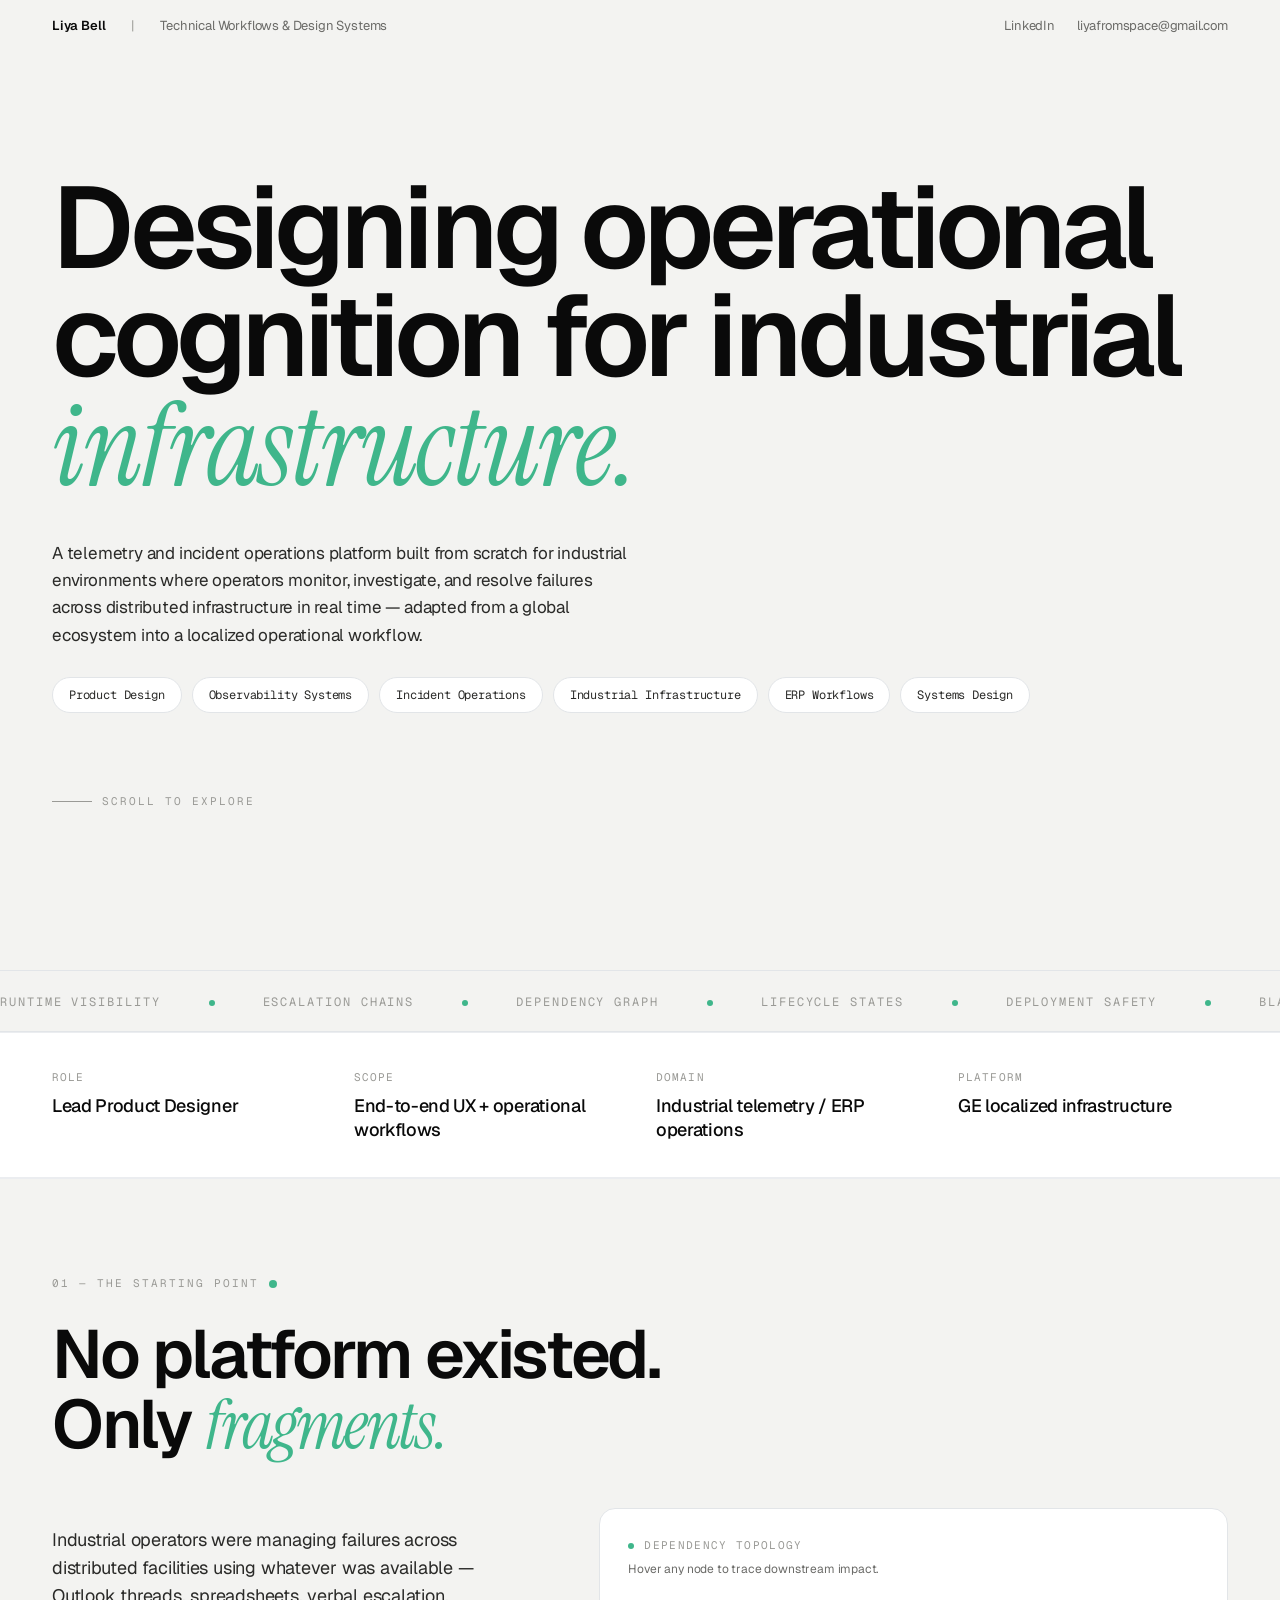
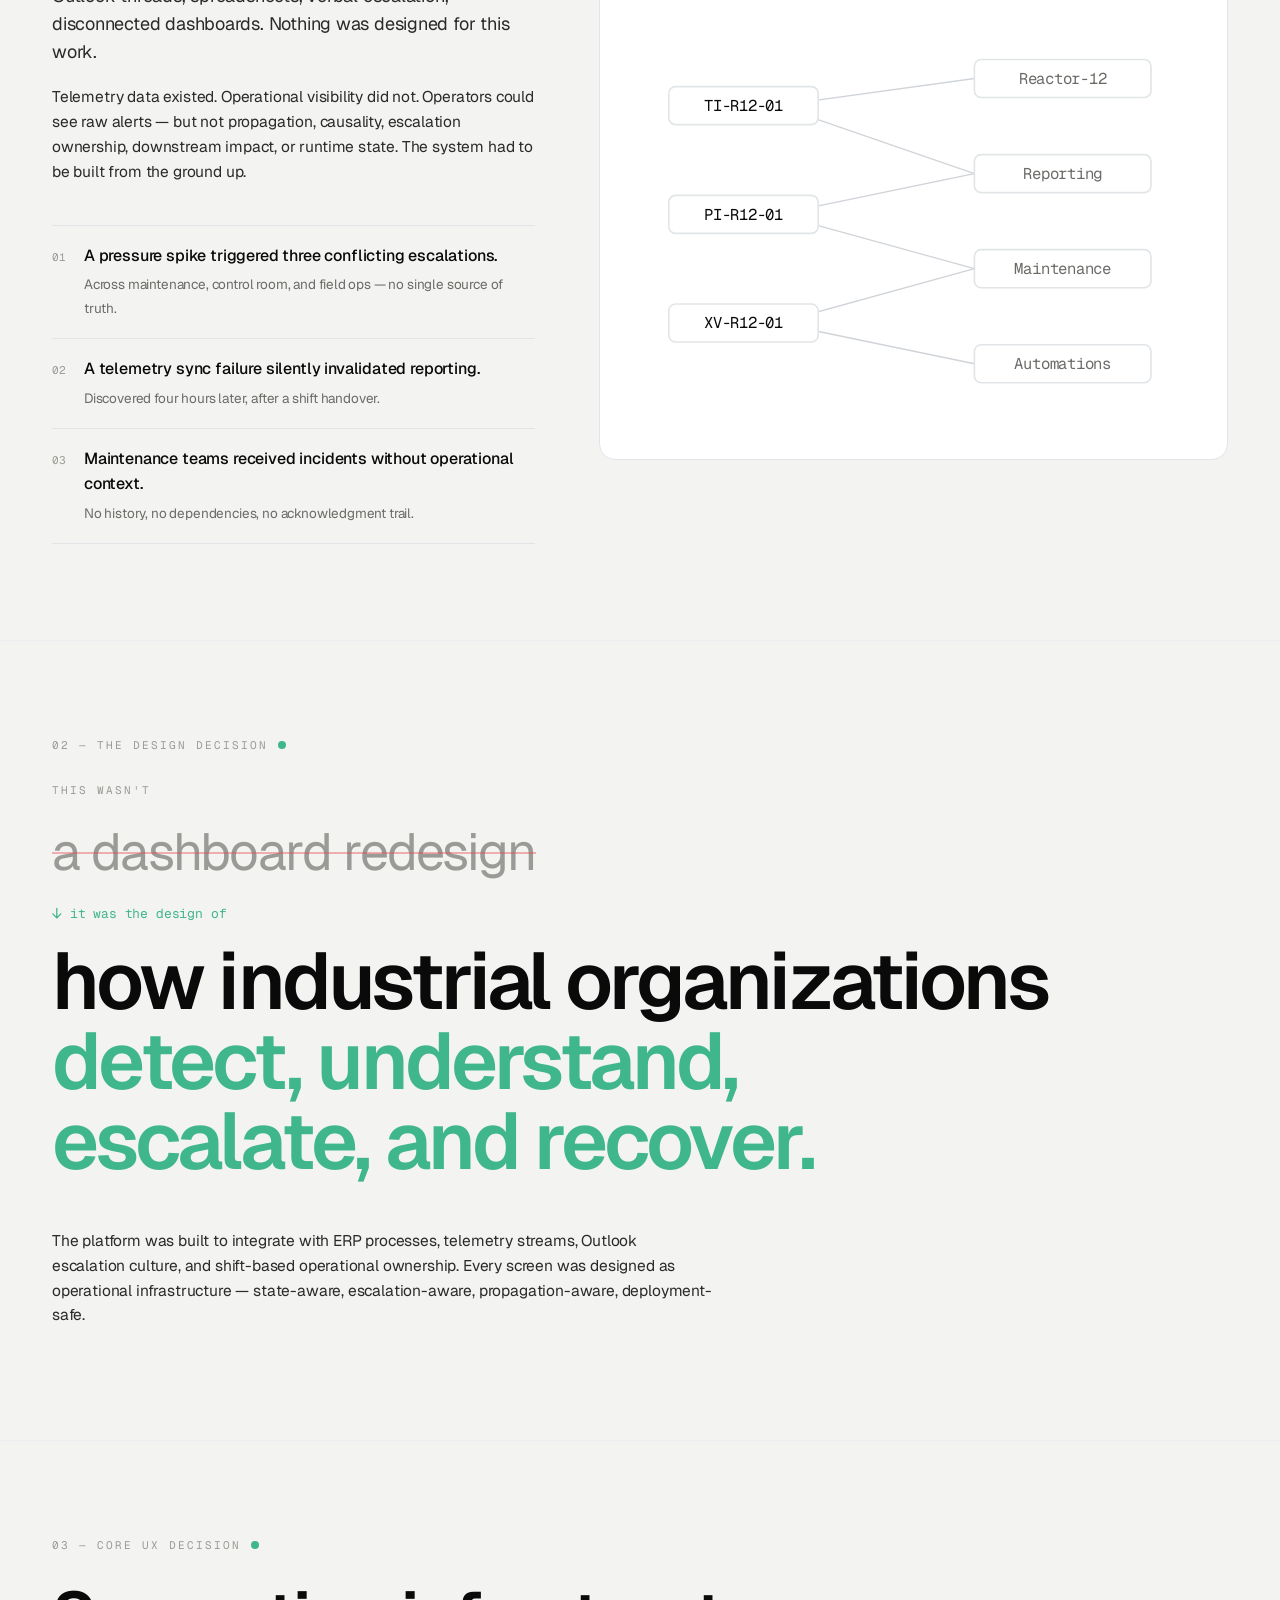
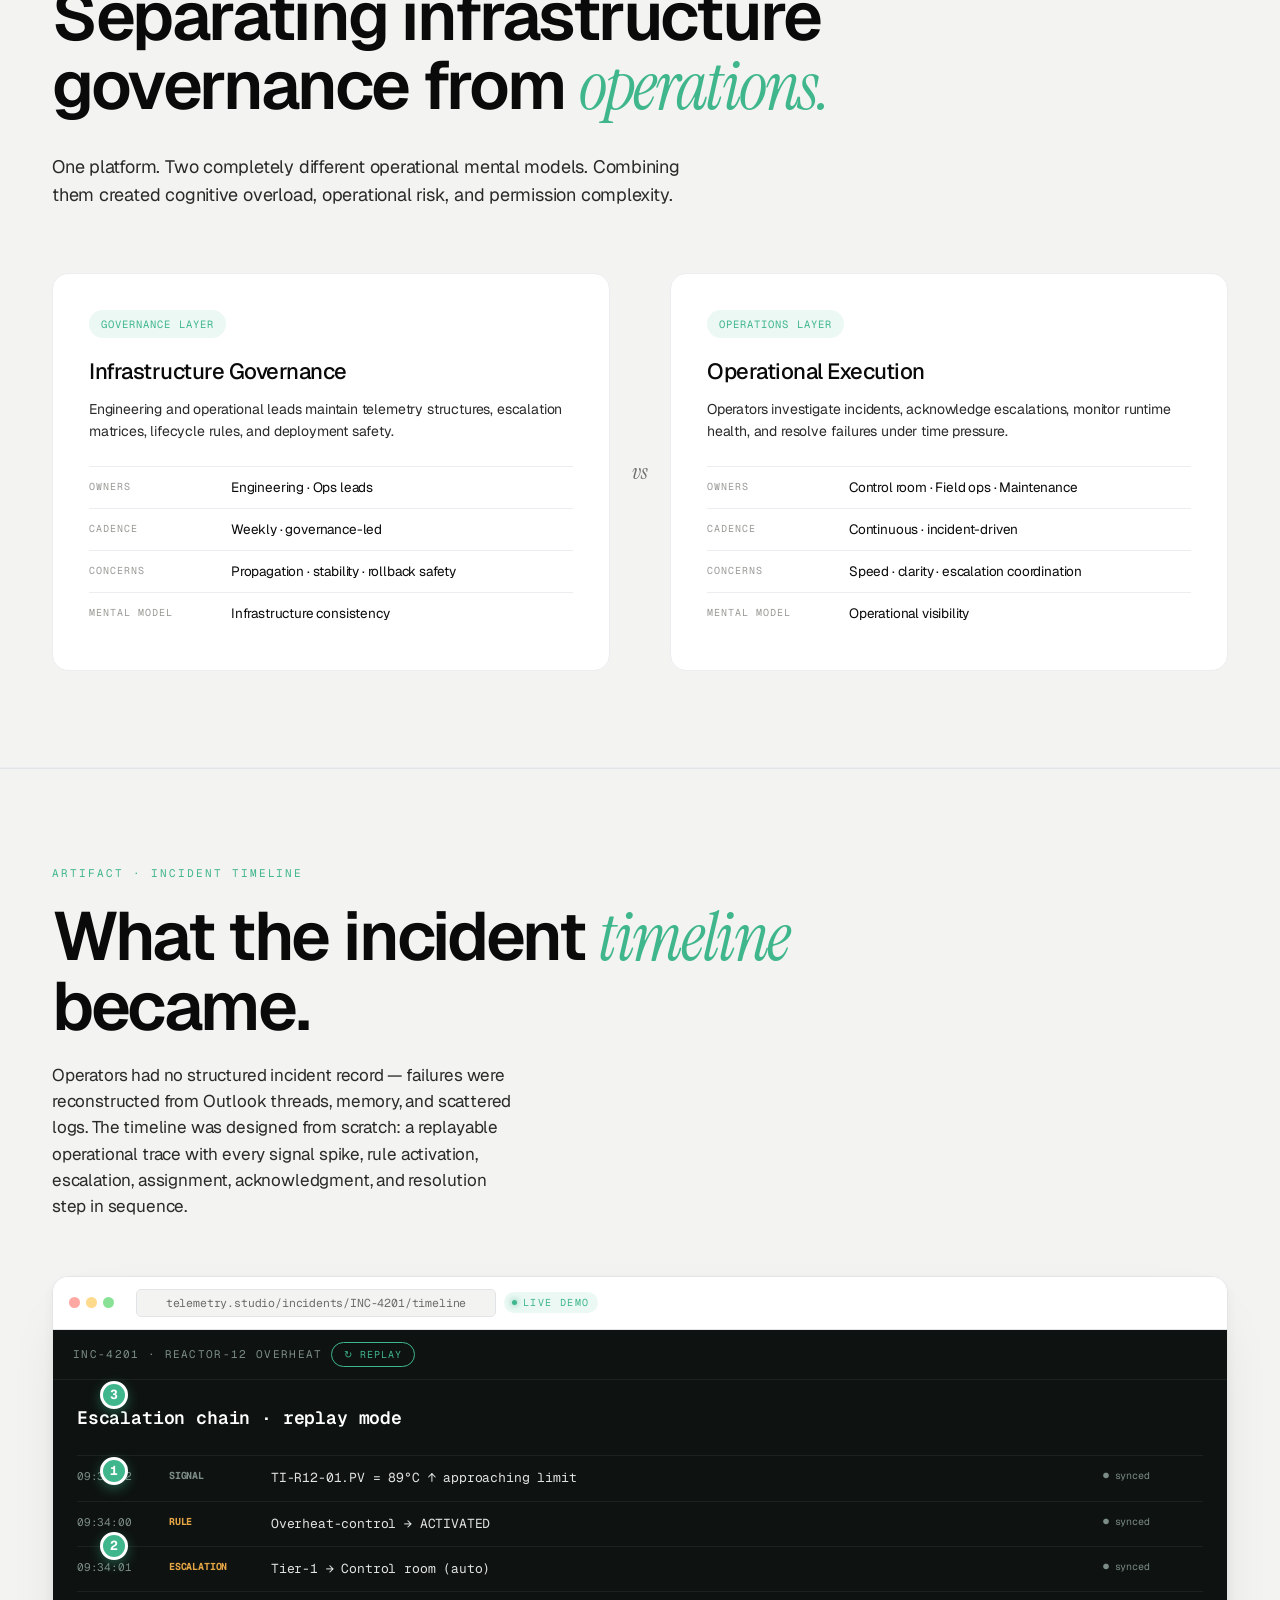
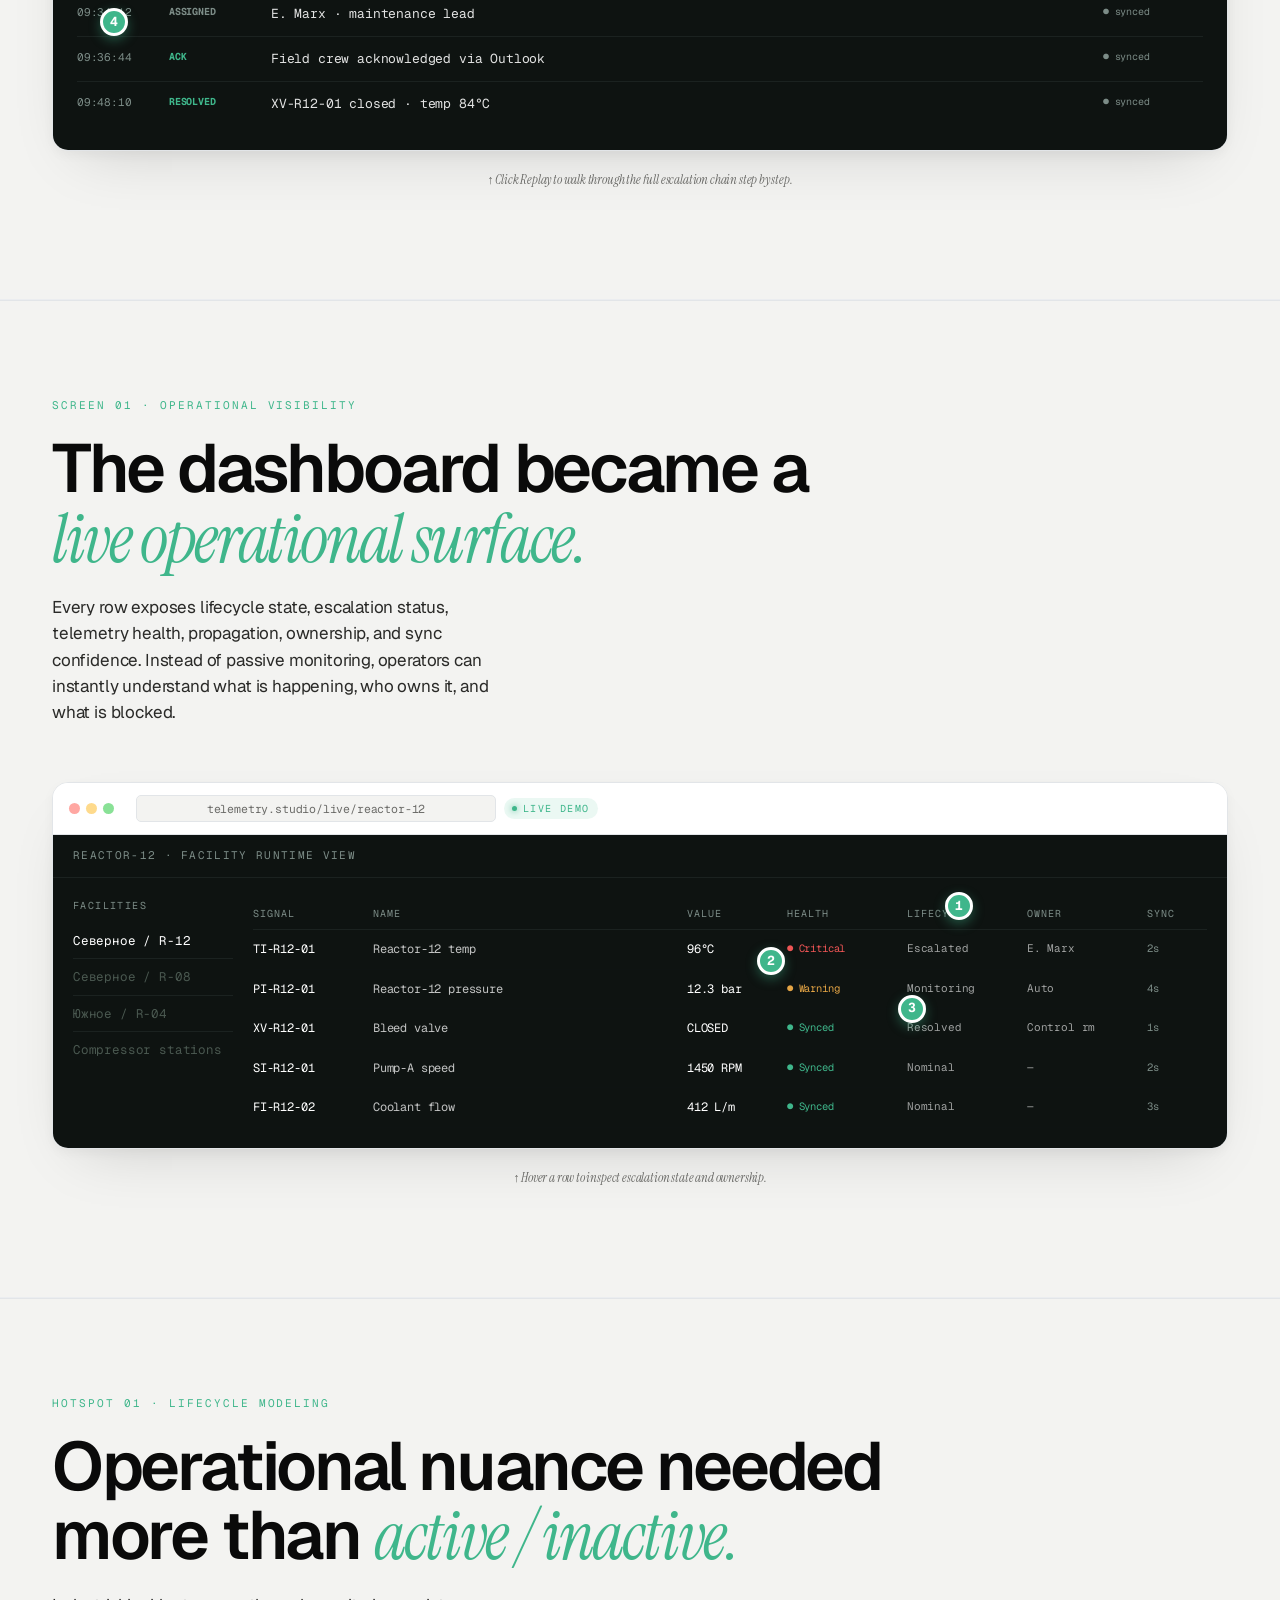
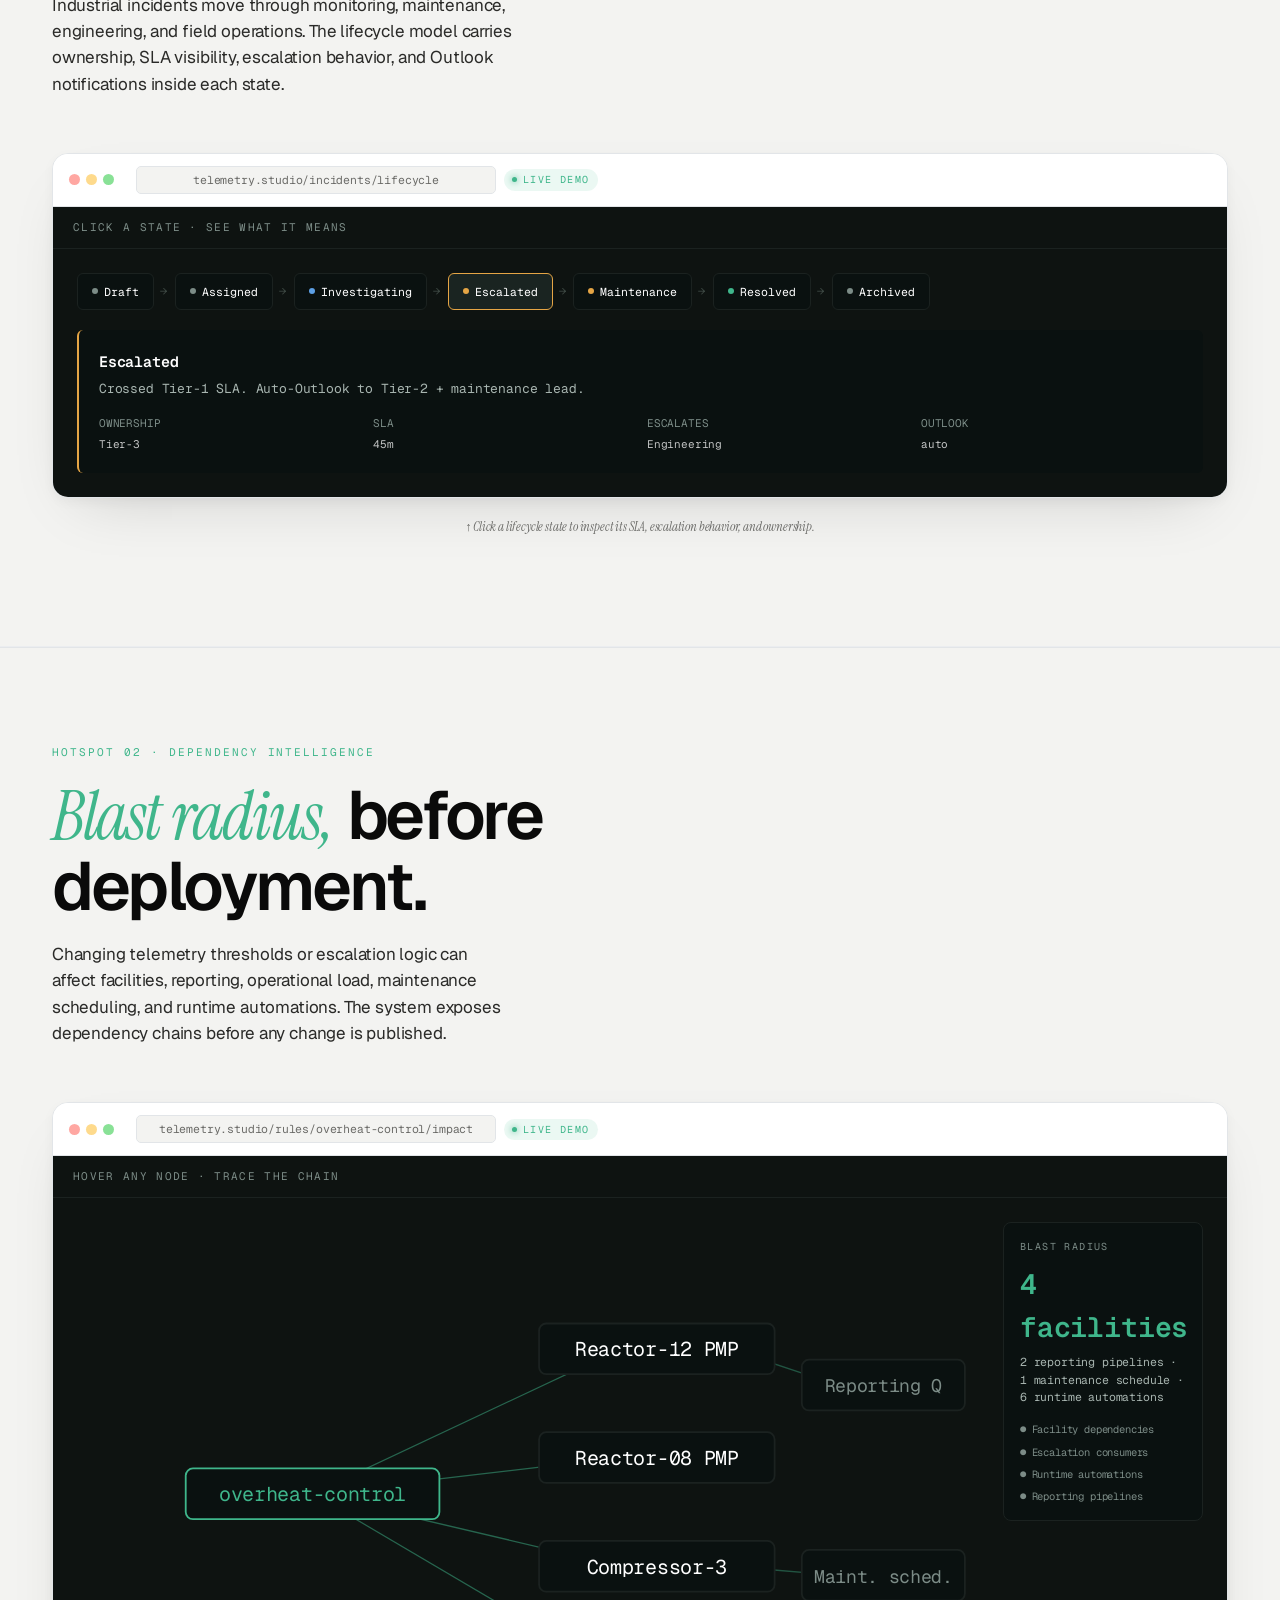
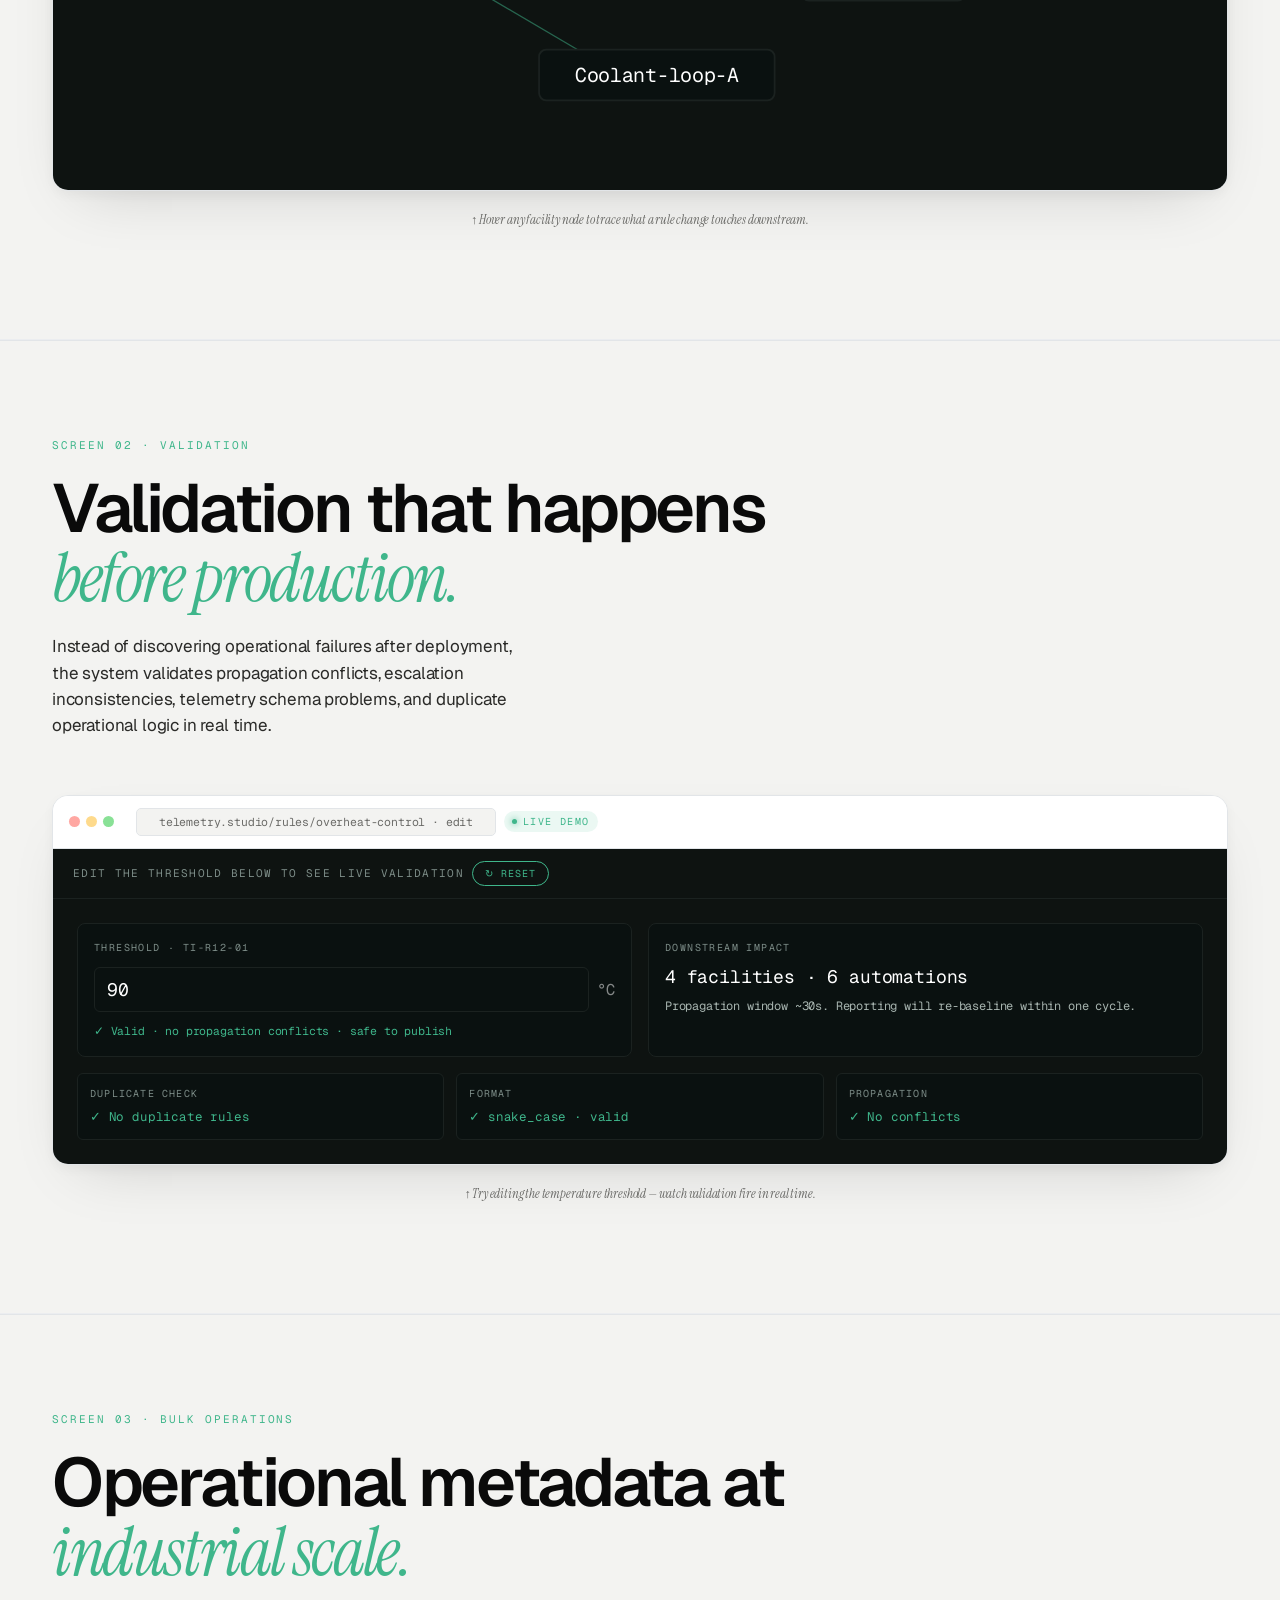
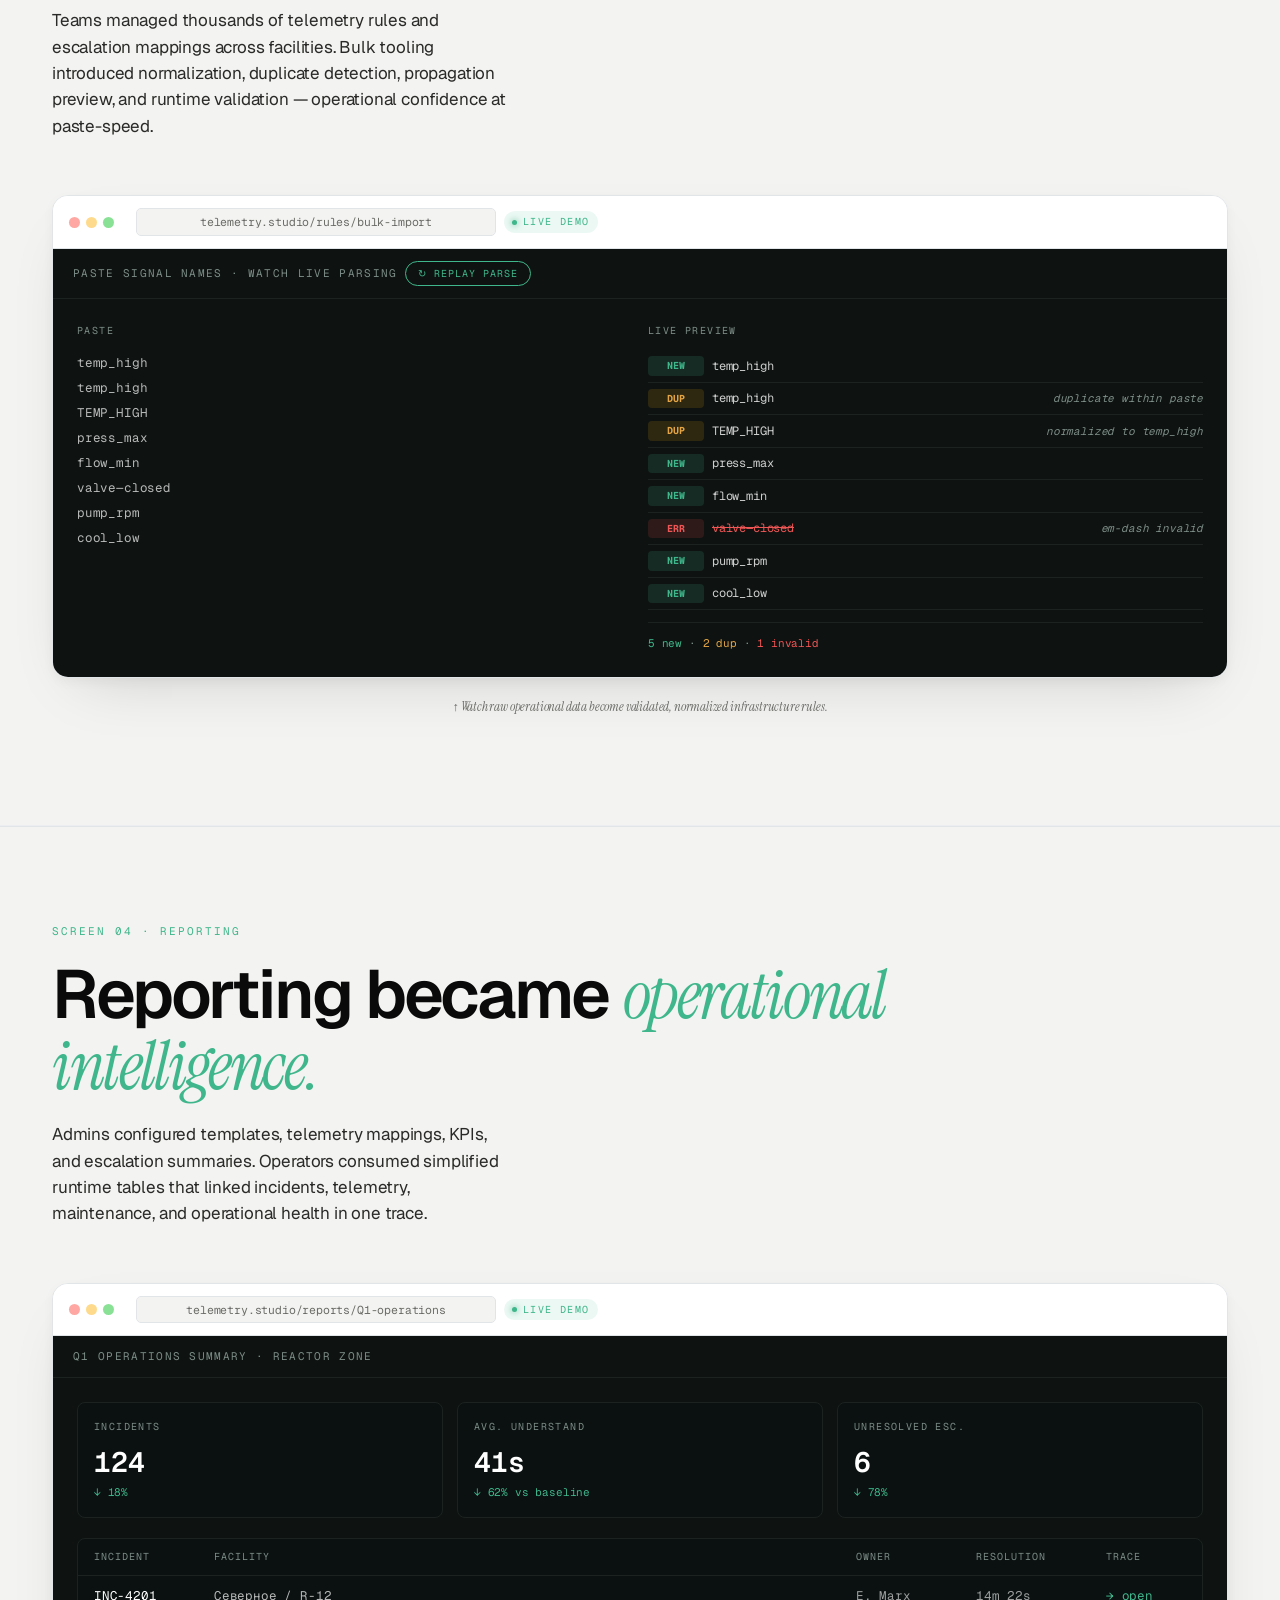
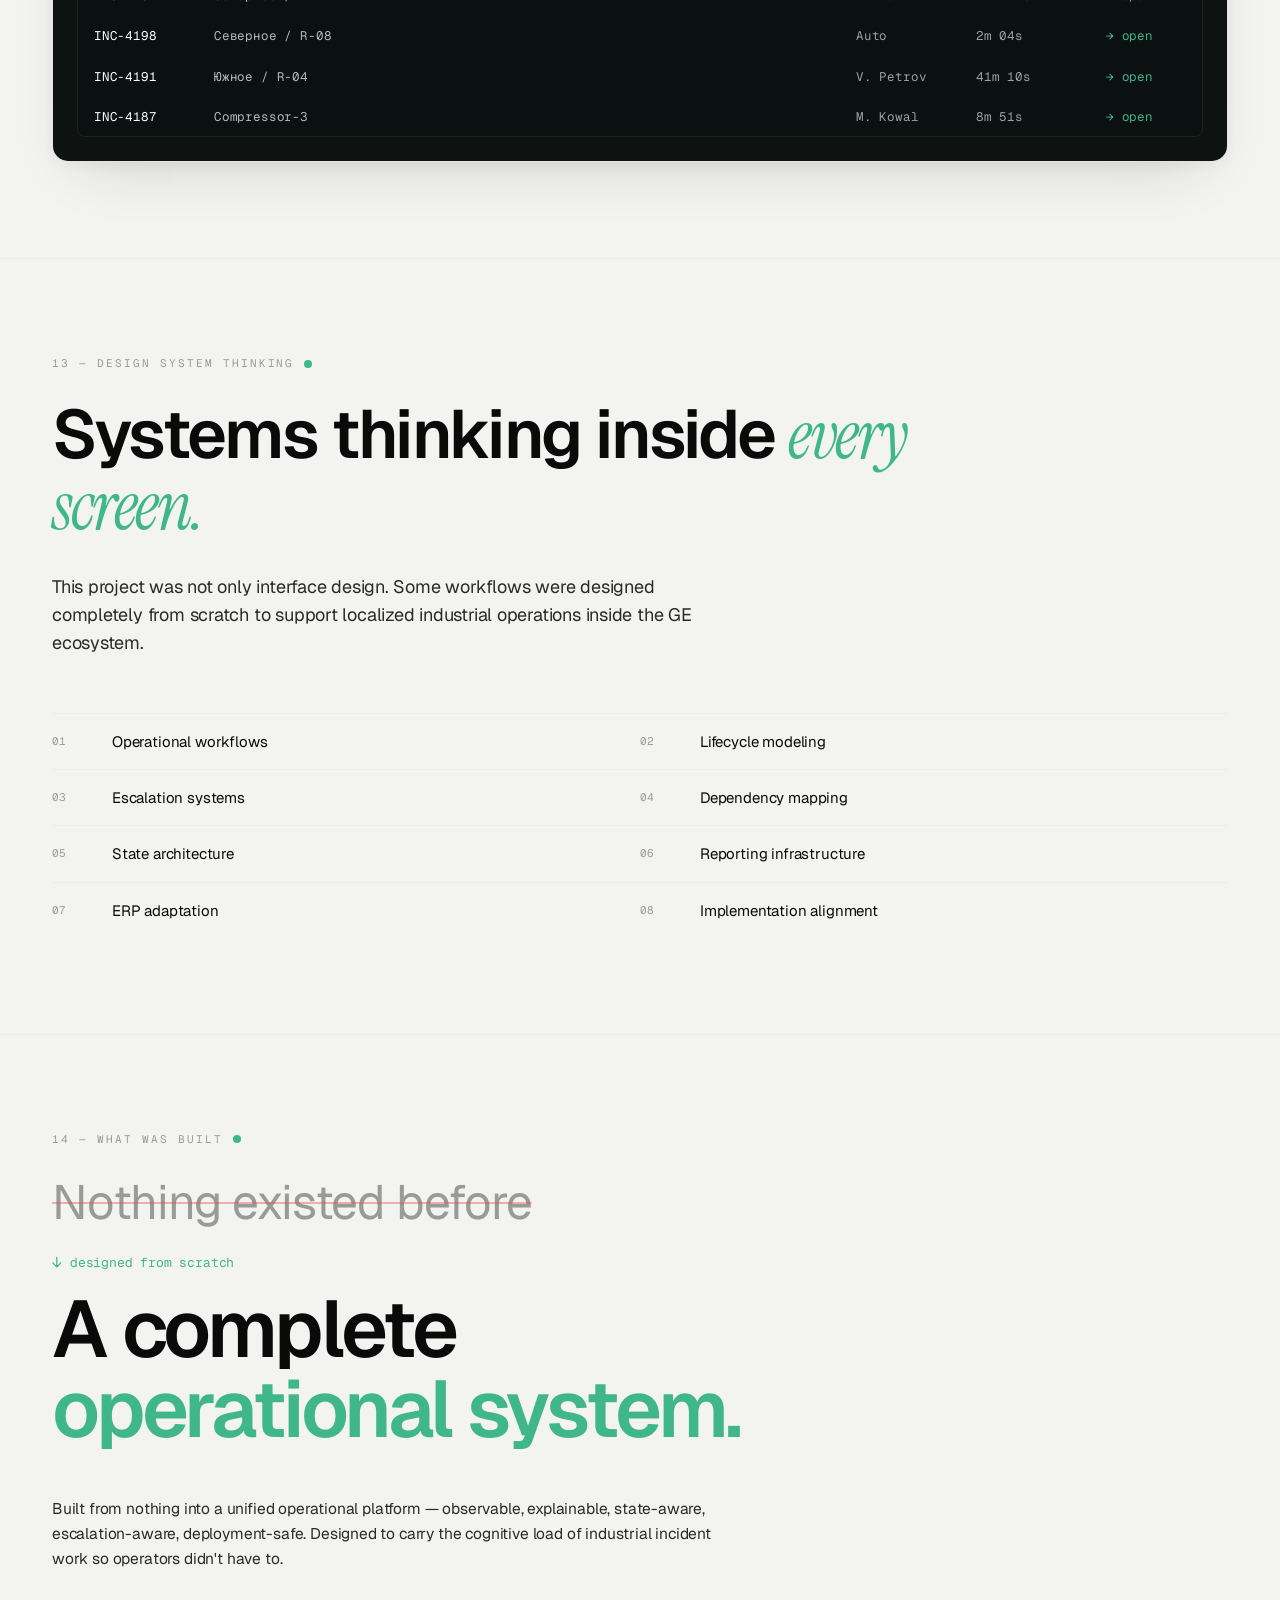
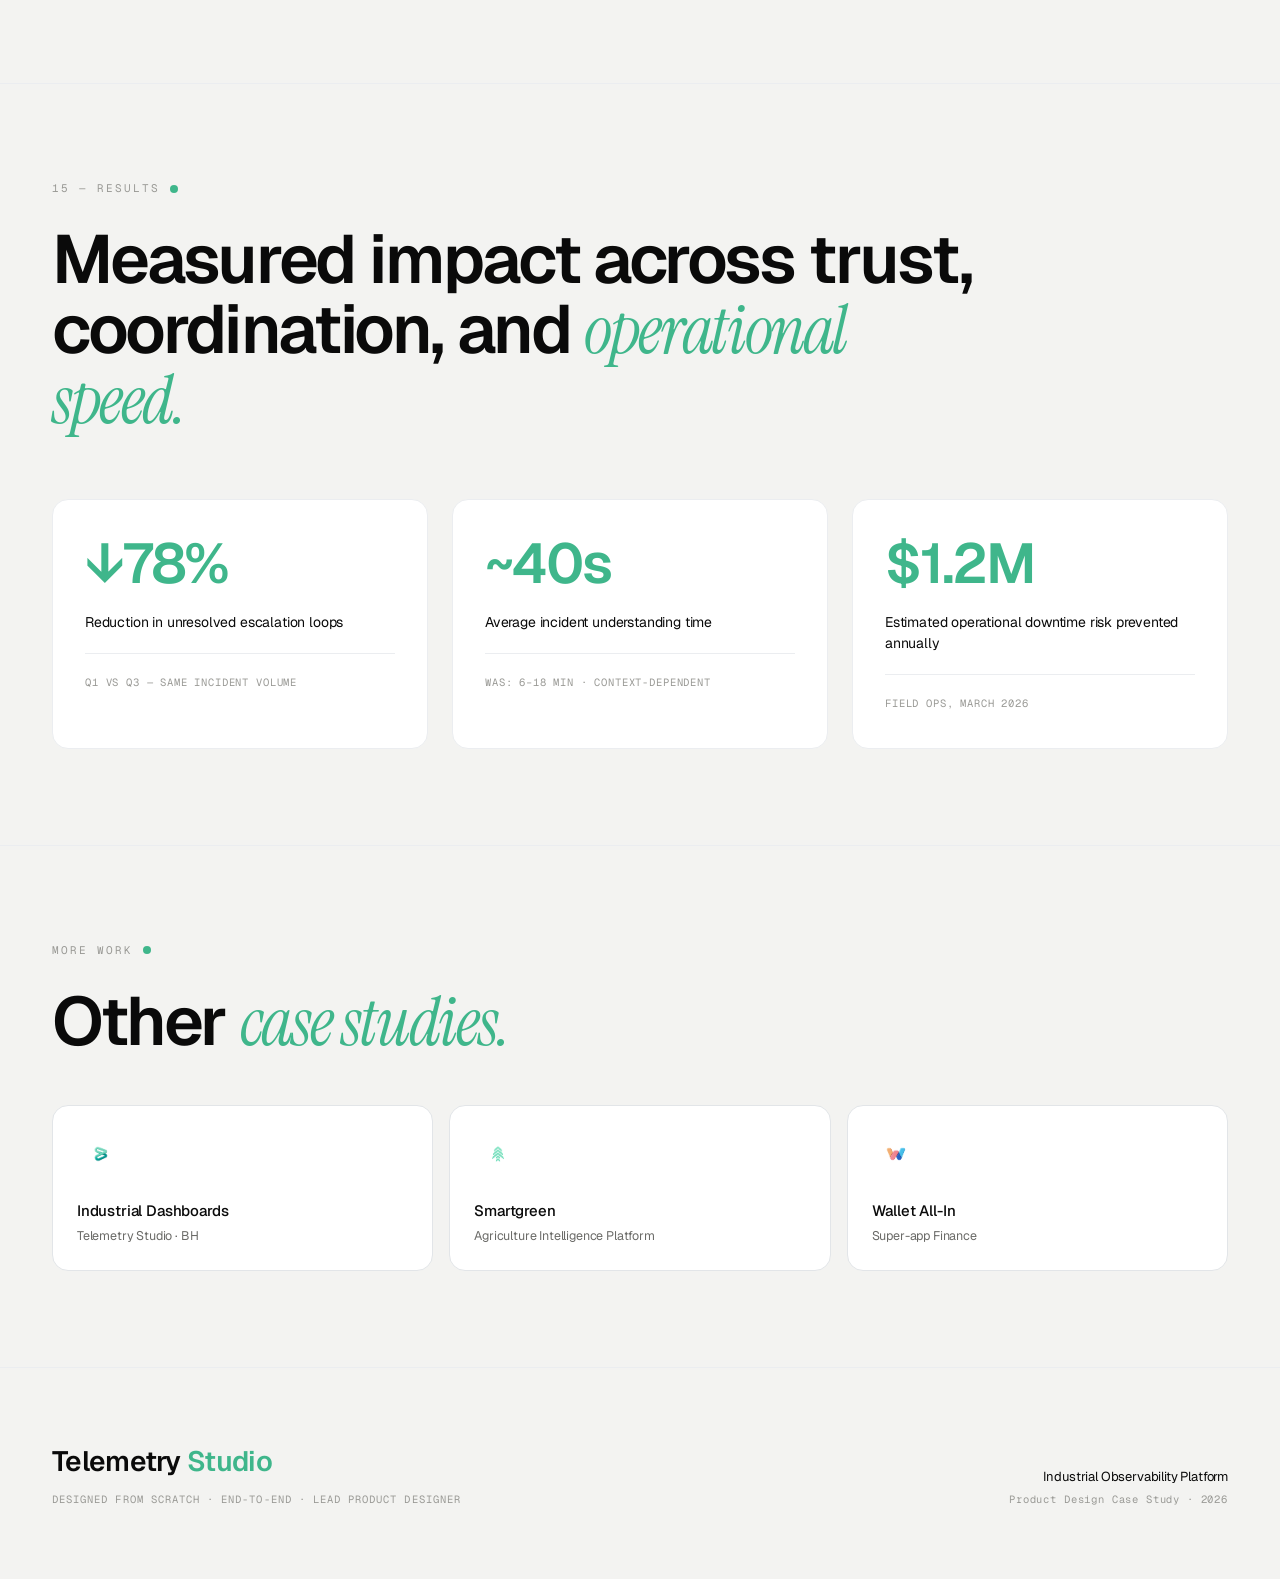
==== commit 69db5d6a: "Update telemetry case study: design from scratch framing" ====
--- a/telemetry-case-study.html
+++ b/telemetry-case-study.html
@@ -2,7 +2,7 @@
 <html lang="en">
 <head>
 <meta charset="utf-8" />
-<title>Telemetry Studio — Industrial Observability · Case Study</title>
+<title>Designing Operational Cognition for Industrial Infrastructure — Case Study</title>
 <link rel="preconnect" href="https://fonts.googleapis.com">
 <link rel="preconnect" href="https://fonts.gstatic.com" crossorigin>
 <link href="https://fonts.googleapis.com/css2?family=Geist:wght@300;400;500;600;700;800&family=Geist+Mono:wght@400;500;600&family=Instrument+Serif:ital@0;1&display=swap" rel="stylesheet">
@@ -237,8 +237,8 @@
 <!-- HERO -->
 <section class="hero">
   <div class="container">
-    <h1>Operational trust<br>for industrial<br><span class="accent">telemetry.</span></h1>
-    <p class="lede">How I redesigned telemetry monitoring, incident coordination, and operational workflows inside a localized GE industrial environment — turning fragmented infrastructure signals into observable, state-aware systems.</p>
+    <h1>Designing operational<br>cognition for industrial<br><span class="accent">infrastructure.</span></h1>
+    <p class="lede">A telemetry and incident operations platform built from scratch for industrial environments where operators monitor, investigate, and resolve failures across distributed infrastructure in real time — adapted from a global ecosystem into a localized operational workflow.</p>
     <div class="tags">
       <span class="tag">Product Design</span>
       <span class="tag">Observability Systems</span>
@@ -276,12 +276,12 @@
 <!-- SECTION 01: PROBLEM -->
 <section>
   <div class="container">
-    <div class="sec-num">01 — The Reality</div>
-    <h2>Incidents moved faster than <span class="accent">understanding.</span></h2>
+    <div class="sec-num">01 — The Starting Point</div>
+    <h2>No platform existed.<br>Only <span class="accent">fragments.</span></h2>
     <div class="problem-grid" style="margin-top:48px">
       <div>
-        <p class="lead">Industrial operators were reacting to failures across distributed facilities using fragmented tools — Outlook threads, spreadsheets, verbal escalation, disconnected dashboards.</p>
-        <p class="body" style="margin-top:20px">Telemetry existed. Operational visibility did not. Operators could see alerts — but not propagation, causality, escalation ownership, downstream impact, or runtime state.</p>
+        <p class="lead">Industrial operators were managing failures across distributed facilities using whatever was available — Outlook threads, spreadsheets, verbal escalation, disconnected dashboards. Nothing was designed for this work.</p>
+        <p class="body" style="margin-top:20px">Telemetry data existed. Operational visibility did not. Operators could see raw alerts — but not propagation, causality, escalation ownership, downstream impact, or runtime state. The system had to be built from the ground up.</p>
         <div class="symptoms" style="margin-top:40px">
           <div class="symptom">
             <div class="num">01</div>
@@ -356,12 +356,12 @@
 <!-- SECTION 02: UX SHIFT -->
 <section class="shift">
   <div class="container">
-    <div class="sec-num">02 — Core UX Shift</div>
-    <div class="label" style="font-family:var(--mono);font-size:11px;letter-spacing:0.18em;color:var(--subtle);text-transform:uppercase;margin-bottom:24px">Before</div>
-    <div class="from">Dashboard administration</div>
-    <div class="arrow">the breakthrough</div>
-    <div class="to"><span class="accent">Operational</span><br>observability.</div>
-    <p class="body" style="margin-top:48px;max-width:660px">The system stopped behaving like a monitoring interface and started behaving like operational infrastructure. Every screen became state-aware: lifecycle, propagation, ownership, dependency chains, operational safety, escalation history.</p>
+    <div class="sec-num">02 — The Design Decision</div>
+    <div class="label" style="font-family:var(--mono);font-size:11px;letter-spacing:0.18em;color:var(--subtle);text-transform:uppercase;margin-bottom:24px">This wasn't</div>
+    <div class="from">a dashboard redesign</div>
+    <div class="arrow">it was the design of</div>
+    <div class="to">how industrial organizations<br><span class="accent">detect, understand,<br>escalate, and recover.</span></div>
+    <p class="body" style="margin-top:48px;max-width:660px">The platform was built to integrate with ERP processes, telemetry streams, Outlook escalation culture, and shift-based operational ownership. Every screen was designed as operational infrastructure — state-aware, escalation-aware, propagation-aware, deployment-safe.</p>
   </div>
 </section>
 
@@ -409,7 +409,7 @@
     <div class="screen-head">
       <div class="num">Artifact · Incident Timeline</div>
       <h2>What the incident <span class="accent">timeline</span> became.</h2>
-      <p>Operators reconstructed failures manually — Outlook escalations, telemetry logs, maintenance updates, all stitched together by memory. The redesign introduced a replayable operational timeline with every signal, rule activation, escalation, and resolution step.</p>
+      <p>Operators had no structured incident record — failures were reconstructed from Outlook threads, memory, and scattered logs. The timeline was designed from scratch: a replayable operational trace with every signal spike, rule activation, escalation, assignment, acknowledgment, and resolution step in sequence.</p>
     </div>
     <div class="device" style="position:relative">
       <div class="chrome">
@@ -761,11 +761,11 @@
 <!-- SECTION: OUTCOME -->
 <section class="shift">
   <div class="container">
-    <div class="sec-num">14 — Outcome Shape</div>
-    <div class="from" style="font-size:clamp(28px,3.8vw,48px)">Monitoring dashboards</div>
-    <div class="arrow">into</div>
-    <div class="to"><span class="accent">Operational</span><br>infrastructure.</div>
-    <p class="body" style="margin-top:48px;max-width:660px">The redesign transformed fragmented telemetry tooling into a unified operational system — observable, explainable, state-aware, escalation-aware, deployment-safe.</p>
+    <div class="sec-num">14 — What Was Built</div>
+    <div class="from" style="font-size:clamp(28px,3.8vw,48px)">Nothing existed before</div>
+    <div class="arrow">designed from scratch</div>
+    <div class="to">A complete<br><span class="accent">operational system.</span></div>
+    <p class="body" style="margin-top:48px;max-width:660px">Built from nothing into a unified operational platform — observable, explainable, state-aware, escalation-aware, deployment-safe. Designed to carry the cognitive load of industrial incident work so operators didn't have to.</p>
   </div>
 </section>
 
@@ -831,7 +831,7 @@
     <div class="footer-inner">
       <div>
         <div class="f-name">Telemetry <span class="accent">Studio</span></div>
-        <div class="f-sub">Lead Product Designer — End-to-end UX</div>
+        <div class="f-sub">Designed from scratch · End-to-end · Lead Product Designer</div>
       </div>
       <div class="f-right">
         <div class="f-cat">Industrial Observability Platform</div>
